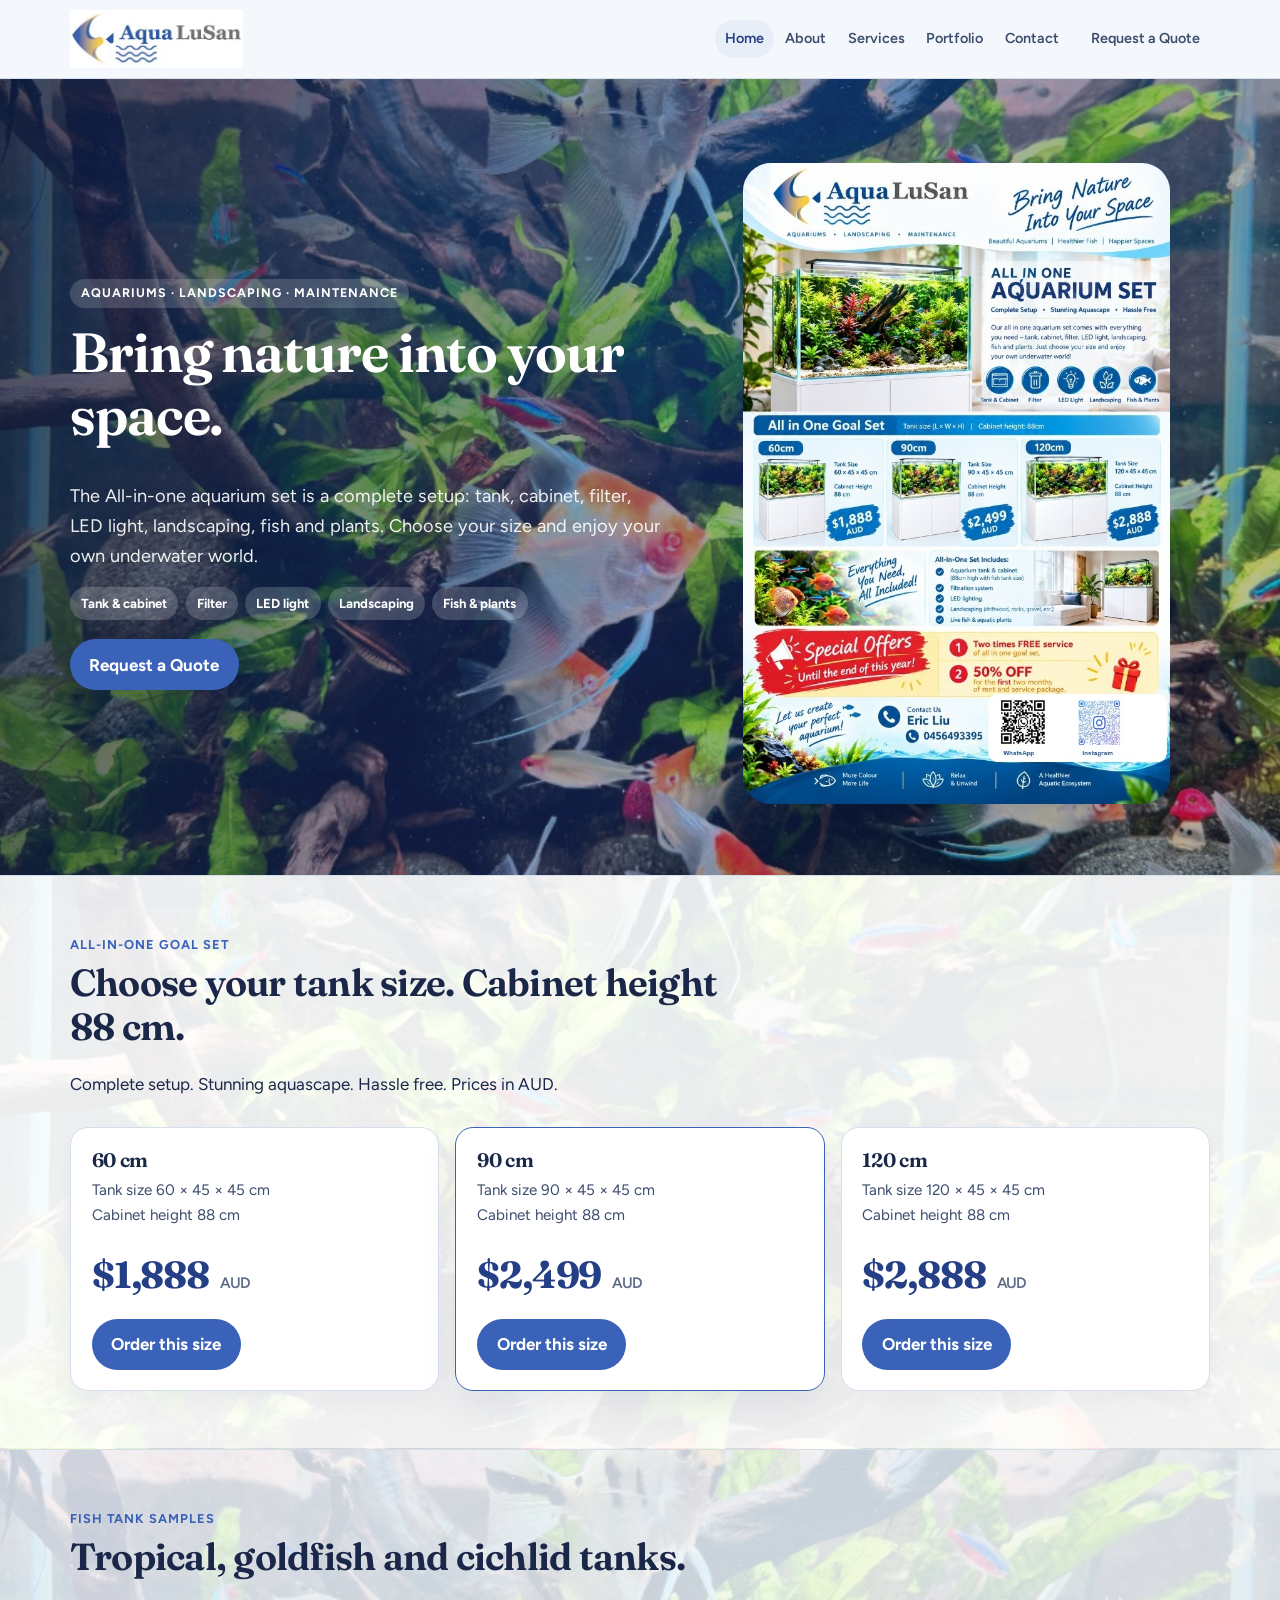
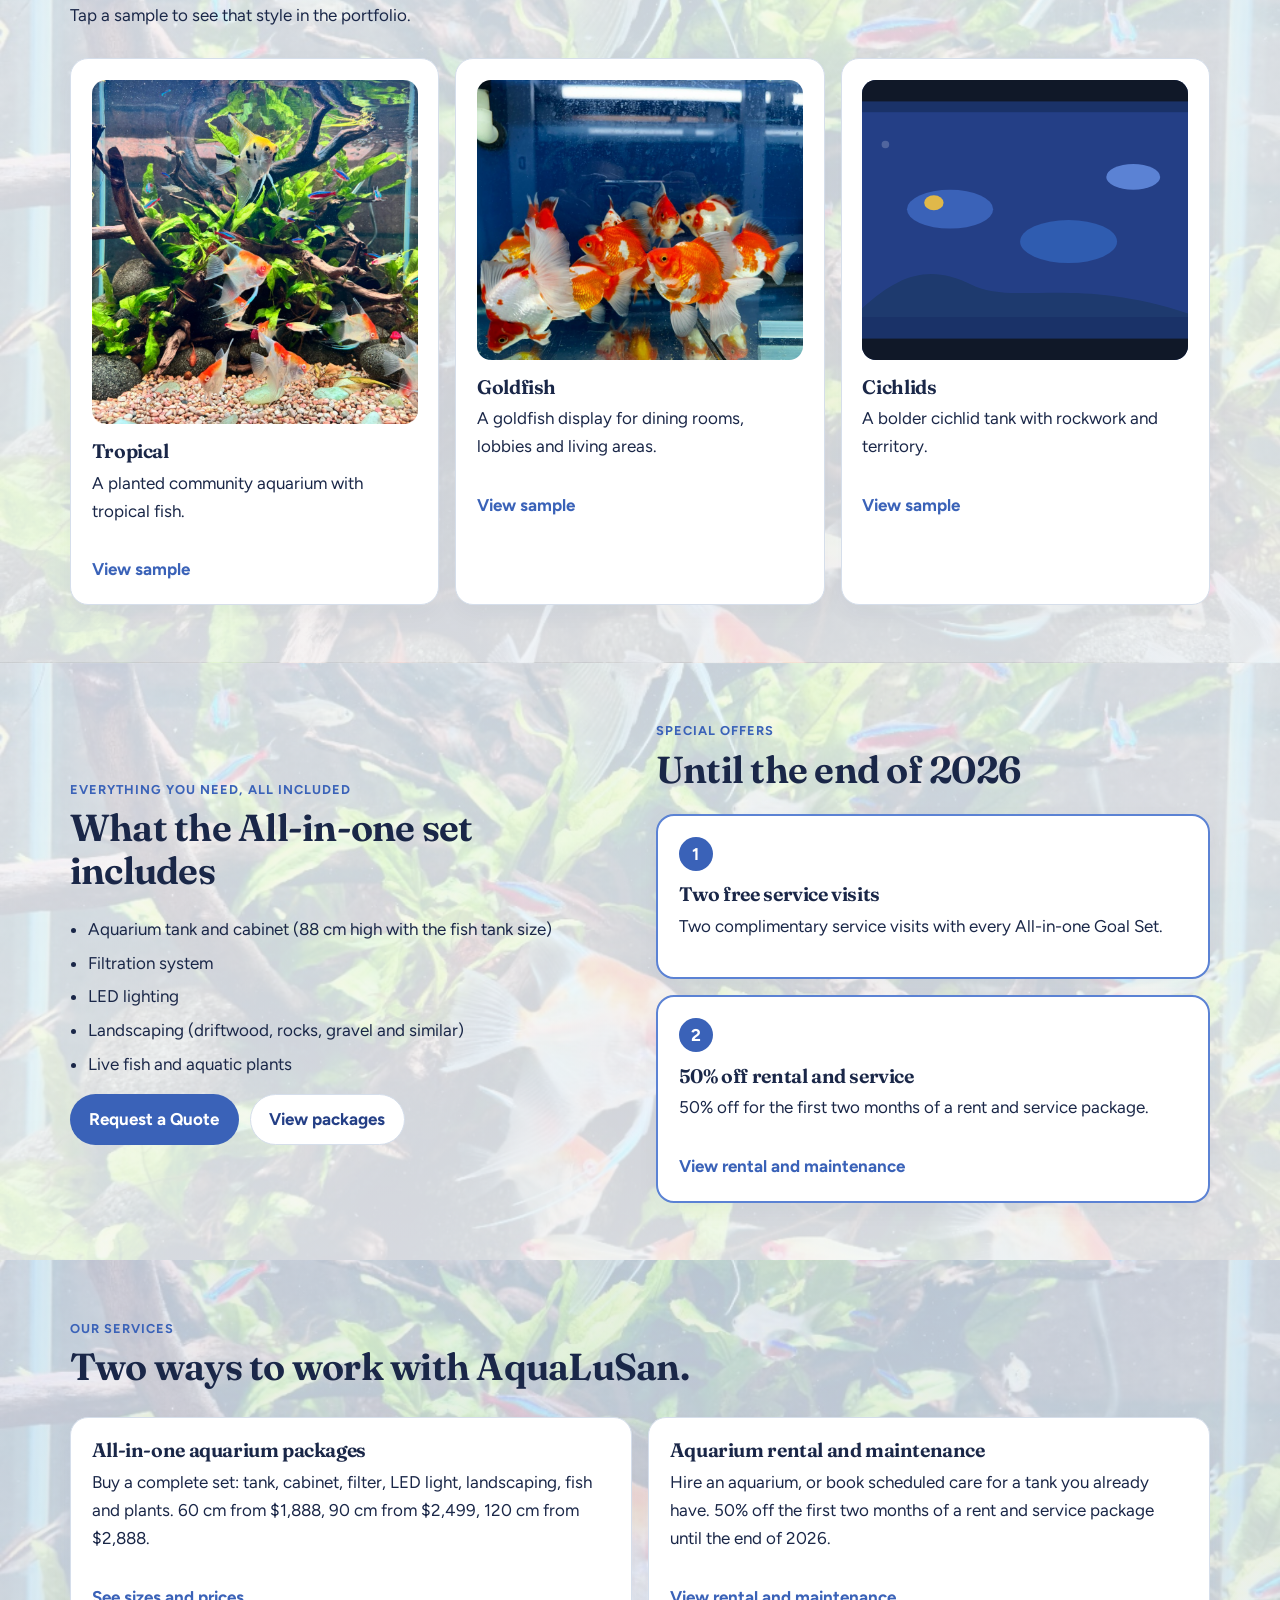
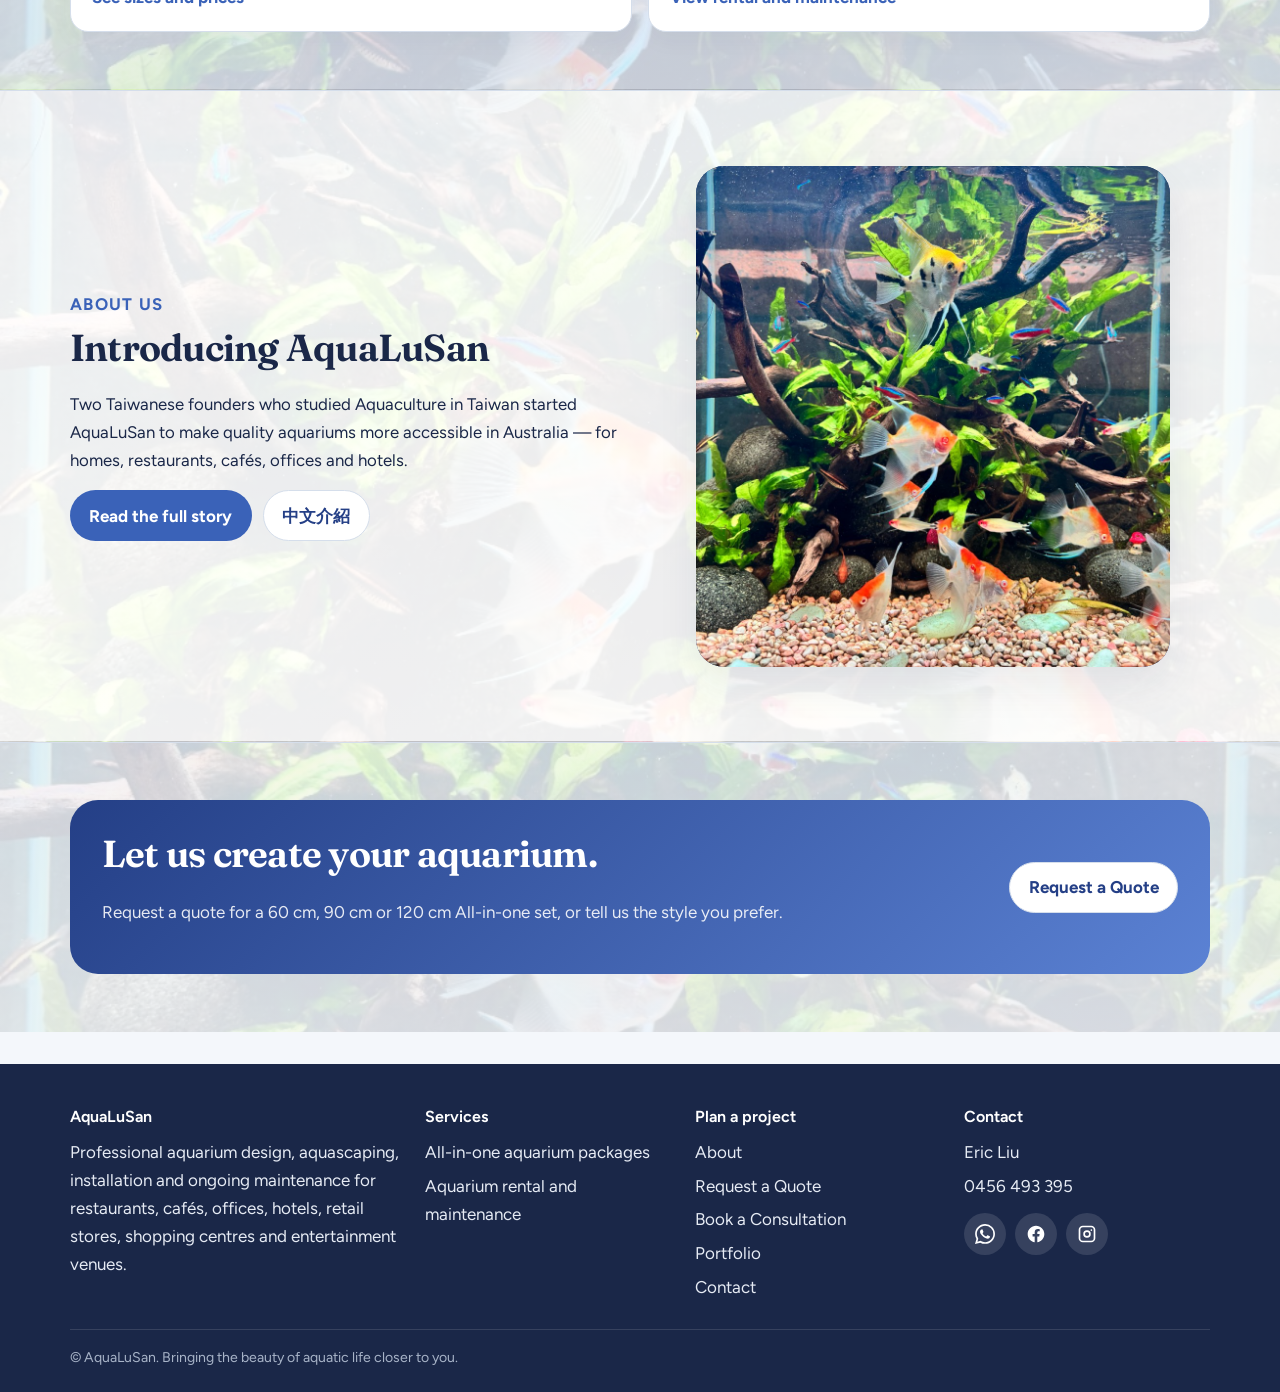
==== index.html @ 0bb76eb2 "Put Eric Liu’s WhatsApp and Instagram QR codes on the home flyer. Co-authored-by: Cursor <cursoragen" ====
<!DOCTYPE html>
<html lang="en-AU">
<head>
  <meta charset="utf-8">
  <meta name="viewport" content="width=device-width, initial-scale=1">
  <meta name="theme-color" content="#3a62b8">
  <title>AquaLuSan | All-in-one aquarium set from $1,888</title>
  <meta name="description" content="AquaLuSan all-in-one aquarium sets: 60cm $1,888, 90cm $2,499, 120cm $2,888 AUD. Includes tank, cabinet, filter, LED light, landscaping, fish and plants. Rental and maintenance also available.">
  <link rel="icon" href="images/logo-full.jpg" type="image/jpeg">
  <link rel="stylesheet" href="css/styles.css?v=home2">
  <link rel="canonical" href="https://aqualusan.com.au/">
</head>
<body data-page="home">
  <a class="skip" href="#main">Skip to content</a>
  <div id="site-header"></div>
  <main id="main">
    <section class="hero">
      <div class="wrap hero-grid">
        <div>
          <p class="eyebrow">Aquariums · Landscaping · Maintenance</p>
          <h1>Bring nature into your space.</h1>
          <p class="lede">The All-in-one aquarium set is a complete setup: tank, cabinet, filter, LED light, landscaping, fish and plants. Choose your size and enjoy your own underwater world.</p>
          <div class="pills">
            <span>Tank &amp; cabinet</span>
            <span>Filter</span>
            <span>LED light</span>
            <span>Landscaping</span>
            <span>Fish &amp; plants</span>
          </div>
          <div class="btn-row">
            <a class="btn btn-primary" href="request-a-quote.html">Request a Quote</a>
          </div>
        </div>
        <figure class="media">
          <img src="images/all-in-one-flyer.jpg?v=qr3" alt="AquaLuSan all-in-one aquarium set advertisement with sizes and prices">
        </figure>
      </div>
    </section>

    <section class="section section-white" id="prices">
      <div class="wrap">
        <div class="section-head">
          <p class="kicker">All-in-one Goal Set</p>
          <h2>Choose your tank size. Cabinet height 88 cm.</h2>
          <p>Complete setup. Stunning aquascape. Hassle free. Prices in AUD.</p>
        </div>
        <div class="grid-3">
          <article class="package">
            <h3>60 cm</h3>
            <p class="specs">Tank size 60 × 45 × 45 cm<br>Cabinet height 88 cm</p>
            <p class="price">$1,888 <span>AUD</span></p>
            <a class="btn btn-primary" href="request-a-quote.html?service=All-in-one%20aquarium%20package&amp;package=60cm%20All-in-one%20set">Order this size</a>
          </article>
          <article class="package featured">
            <h3>90 cm</h3>
            <p class="specs">Tank size 90 × 45 × 45 cm<br>Cabinet height 88 cm</p>
            <p class="price">$2,499 <span>AUD</span></p>
            <a class="btn btn-primary" href="request-a-quote.html?service=All-in-one%20aquarium%20package&amp;package=90cm%20All-in-one%20set">Order this size</a>
          </article>
          <article class="package">
            <h3>120 cm</h3>
            <p class="specs">Tank size 120 × 45 × 45 cm<br>Cabinet height 88 cm</p>
            <p class="price">$2,888 <span>AUD</span></p>
            <a class="btn btn-primary" href="request-a-quote.html?service=All-in-one%20aquarium%20package&amp;package=120cm%20All-in-one%20set">Order this size</a>
          </article>
        </div>
      </div>
    </section>

    <section class="section" id="portfolio">
      <div class="wrap">
        <div class="section-head">
          <p class="kicker">Fish tank samples</p>
          <h2>Tropical, goldfish and cichlid tanks.</h2>
          <p>Tap a sample to see that style in the portfolio.</p>
        </div>
        <div class="grid-3">
          <a class="project" href="portfolio.html#tropical">
            <figure class="media" style="min-height:180px;border-radius:14px;margin:0 0 1rem;box-shadow:none">
              <img src="images/section-bg.jpg" alt="Tropical community aquarium">
            </figure>
            <h3>Tropical</h3>
            <p>A planted community aquarium with tropical fish.</p>
            <span class="more">View sample</span>
          </a>
          <a class="project" href="portfolio.html#goldfish">
            <figure class="media" style="min-height:180px;border-radius:14px;margin:0 0 1rem;box-shadow:none">
              <img src="images/goldfish.jpg?v=2" alt="Goldfish display aquarium">
            </figure>
            <h3>Goldfish</h3>
            <p>A goldfish display for dining rooms, lobbies and living areas.</p>
            <span class="more">View sample</span>
          </a>
          <a class="project" href="portfolio.html#cichlids">
            <figure class="media" style="min-height:180px;border-radius:14px;margin:0 0 1rem;box-shadow:none">
              <img src="images/cichlids.svg" alt="Cichlid aquarium style">
            </figure>
            <h3>Cichlids</h3>
            <p>A bolder cichlid tank with rockwork and territory.</p>
            <span class="more">View sample</span>
          </a>
        </div>
      </div>
    </section>

    <section class="section">
      <div class="wrap split">
        <div>
          <p class="kicker">Everything you need, all included</p>
          <h2>What the All-in-one set includes</h2>
          <ul class="list">
            <li>Aquarium tank and cabinet (88 cm high with the fish tank size)</li>
            <li>Filtration system</li>
            <li>LED lighting</li>
            <li>Landscaping (driftwood, rocks, gravel and similar)</li>
            <li>Live fish and aquatic plants</li>
          </ul>
          <div class="btn-row">
            <a class="btn btn-primary" href="request-a-quote.html?service=All-in-one%20aquarium%20package">Request a Quote</a>
            <a class="btn btn-secondary" href="packages.html">View packages</a>
          </div>
        </div>
        <div>
          <p class="kicker">Special offers</p>
          <h2>Until the end of 2026</h2>
          <div class="grid-2" style="grid-template-columns:1fr">
            <article class="card offer">
              <div class="offer-num">1</div>
              <h3>Two free service visits</h3>
              <p>Two complimentary service visits with every All-in-one Goal Set.</p>
            </article>
            <article class="card offer">
              <div class="offer-num">2</div>
              <h3>50% off rental and service</h3>
              <p>50% off for the first two months of a rent and service package.</p>
              <a class="more" href="rental.html">View rental and maintenance</a>
            </article>
          </div>
        </div>
      </div>
    </section>

    <section class="section section-tint">
      <div class="wrap">
        <div class="section-head">
          <p class="kicker">Our services</p>
          <h2>Two ways to work with AquaLuSan.</h2>
        </div>
        <div class="grid-2">
          <article class="card">
            <h3>All-in-one aquarium packages</h3>
            <p>Buy a complete set: tank, cabinet, filter, LED light, landscaping, fish and plants. 60 cm from $1,888, 90 cm from $2,499, 120 cm from $2,888.</p>
            <a class="more" href="#prices">See sizes and prices</a>
          </article>
          <article class="card">
            <h3>Aquarium rental and maintenance</h3>
            <p>Hire an aquarium, or book scheduled care for a tank you already have. 50% off the first two months of a rent and service package until the end of 2026.</p>
            <a class="more" href="rental.html">View rental and maintenance</a>
          </article>
        </div>
      </div>
    </section>

    <section class="section section-white" id="about-us">
      <div class="wrap split">
        <div class="story">
          <p class="kicker">About us</p>
          <h2>Introducing AquaLuSan</h2>
          <p>Two Taiwanese founders who studied Aquaculture in Taiwan started AquaLuSan to make quality aquariums more accessible in Australia — for homes, restaurants, cafés, offices and hotels.</p>
          <div class="btn-row">
            <a class="btn btn-primary" href="about.html">Read the full story</a>
            <a class="btn btn-secondary" href="about.html#chinese">中文介紹</a>
          </div>
        </div>
        <figure class="media">
          <img src="images/section-bg.jpg" alt="Planted aquarium with angelfish, tetras and driftwood">
        </figure>
      </div>
    </section>

    <section class="section">
      <div class="wrap">
        <div class="cta-band">
          <div>
            <h2>Let us create your aquarium.</h2>
            <p>Request a quote for a 60 cm, 90 cm or 120 cm All-in-one set, or tell us the style you prefer.</p>
          </div>
          <div class="btn-row">
            <a class="btn btn-secondary" href="request-a-quote.html">Request a Quote</a>
          </div>
        </div>
      </div>
    </section>
  </main>
  <div id="site-footer"></div>
  <script src="js/site.js?v=home2"></script>
</body>
</html>
---- css/styles.css ----
@import url("https://fonts.googleapis.com/css2?family=Fraunces:opsz,wght@9..144,560;9..144,640;9..144,700&family=Figtree:wght@400;500;600;700&family=Noto+Sans+TC:wght@400;500;700&display=swap");

:root {
  --bg: #f4f7fb;
  --bg-2: #e8eef8;
  --white: #ffffff;
  --ink: #1a2748;
  --ink-soft: #3d4d6e;
  --muted: #5c6b88;
  --line: #d5deeb;
  --green: #3a62b8;
  --green-2: #243f86;
  --green-3: #5b82d4;
  --tint: #e8eef8;
  --tint-2: #d5e0f2;
  --sand: #eef2f8;
  --shadow: 0 18px 40px rgba(26, 39, 72, 0.08);
  --radius: 18px;
  --header-h: 78px;
  --max: 1140px;
}

* { box-sizing: border-box; }
html { scroll-behavior: smooth; }
body {
  margin: 0;
  color: var(--ink);
  background: var(--bg);
  font-family: Figtree, "Segoe UI", sans-serif;
  font-size: 17px;
  line-height: 1.65;
}
img { max-width: 100%; display: block; }
a { color: inherit; }
button, input, select, textarea { font: inherit; }
:focus-visible {
  outline: 3px solid var(--green-3);
  outline-offset: 2px;
}
h1, h2, h3, h4 {
  font-family: Fraunces, Georgia, serif;
  line-height: 1.15;
  letter-spacing: -0.02em;
  margin: 0 0 0.6em;
  font-weight: 640;
}
h1 { font-size: clamp(2.15rem, 4.6vw, 3.45rem); overflow-wrap: break-word; }
h2 { font-size: clamp(1.65rem, 3vw, 2.35rem); overflow-wrap: break-word; }
h3 { font-size: 1.22rem; }
p { margin: 0 0 1rem; }

.skip {
  position: absolute;
  left: -999px;
  top: 0;
  background: var(--green);
  color: #fff;
  padding: 0.6rem 1rem;
  z-index: 100;
}
.skip:focus { left: 0.6rem; top: 0.6rem; }

.wrap {
  width: min(calc(100% - 2rem), var(--max));
  margin-inline: auto;
}

.site-header {
  position: sticky;
  top: 0;
  z-index: 40;
  background: rgba(244, 247, 251, 0.94);
  backdrop-filter: blur(16px);
  border-bottom: 1px solid var(--line);
}
.header-inner {
  min-height: var(--header-h);
  display: flex;
  align-items: center;
  justify-content: space-between;
  gap: 1rem;
}
.logo {
  display: flex;
  align-items: center;
  text-decoration: none;
  flex: none;
}
.logo-img {
  display: block;
  height: 58px;
  width: auto;
  max-width: min(280px, 68vw);
  object-fit: contain;
}

.nav-toggle {
  display: none;
  border: 1px solid var(--line);
  background: #fff;
  border-radius: 10px;
  width: 44px;
  height: 44px;
  cursor: pointer;
}
.nav-toggle span {
  display: block;
  width: 18px;
  height: 2px;
  margin: 4px auto;
  background: var(--ink);
}

.nav {
  display: flex;
  align-items: center;
  gap: 0.1rem;
}
.nav a, .drop-toggle {
  text-decoration: none;
  padding: 0.45rem 0.62rem;
  border-radius: 999px;
  font-size: 0.9rem;
  font-weight: 600;
  color: var(--ink-soft);
  white-space: nowrap;
  background: none;
  border: 0;
  cursor: pointer;
}
.nav a:hover,
.nav a[aria-current="page"],
.drop-toggle:hover {
  background: var(--tint);
  color: var(--green-2);
}
.nav-item { position: relative; }
.dropdown {
  display: none;
  position: absolute;
  top: calc(100% + 0.35rem);
  left: 0;
  min-width: 250px;
  background: #fff;
  border: 1px solid var(--line);
  border-radius: 16px;
  padding: 0.45rem;
  box-shadow: var(--shadow);
  z-index: 20;
}
.dropdown a {
  display: block;
  border-radius: 12px;
  white-space: normal;
  padding: 0.55rem 0.7rem;
}
.nav-item:hover .dropdown,
.nav-item:focus-within .dropdown,
.nav-item.open .dropdown { display: block; }
.nav-cta {
  display: flex;
  gap: 0.45rem;
  margin-left: 0.7rem;
}

.btn {
  display: inline-flex;
  align-items: center;
  justify-content: center;
  gap: 0.4rem;
  min-height: 46px;
  padding: 0.65rem 1.15rem;
  border-radius: 999px;
  text-decoration: none;
  font-weight: 700;
  border: 1px solid transparent;
  cursor: pointer;
  transition: transform 0.15s ease, background 0.15s ease;
}
.btn:hover { transform: translateY(-1px); }
.btn-primary { background: var(--green); color: #fff; }
.btn-primary:hover { background: var(--green-2); }
.btn-secondary { background: #fff; color: var(--green-2); border-color: var(--line); }
.btn-ghost { background: var(--tint); color: var(--green-2); }
.btn-dark { background: var(--ink); color: #fff; }
.btn-whatsapp { background: #128c4b; color: #fff; }
.btn-call { background: var(--green-2); color: #fff; }
.btn-row { display: flex; flex-wrap: wrap; gap: 0.7rem; }

.hero {
  position: relative;
  padding: 4.2rem 0 3.4rem;
  color: #fff;
  isolation: isolate;
  background-color: #1a2748;
  background-image:
    linear-gradient(105deg, rgba(18, 28, 56, 0.78) 0%, rgba(36, 63, 134, 0.42) 52%, rgba(18, 28, 56, 0.28) 100%),
    url("../images/section-bg.jpg");
  background-size: cover;
  background-position: center;
}
.hero .wrap { position: relative; z-index: 1; }
.hero .eyebrow {
  background: rgba(255, 255, 255, 0.16);
  color: #fff;
}
.hero .lede { color: rgba(255, 255, 255, 0.92); }
.hero .list { color: rgba(255, 255, 255, 0.92); }
.hero .fine-print { color: rgba(255, 255, 255, 0.78); }
.hero-grid {
  display: grid;
  grid-template-columns: 1.08fr 0.92fr;
  gap: 2.4rem;
  align-items: center;
}
.eyebrow {
  display: inline-block;
  margin-bottom: 0.8rem;
  padding: 0.28rem 0.7rem;
  border-radius: 999px;
  background: var(--tint);
  color: var(--green-2);
  font-size: 0.78rem;
  font-weight: 700;
  letter-spacing: 0.08em;
  text-transform: uppercase;
}
.lede {
  font-size: 1.14rem;
  color: var(--ink-soft);
  max-width: 40rem;
}

.media {
  border-radius: 28px;
  overflow: hidden;
  min-height: 280px;
  position: relative;
  box-shadow: var(--shadow);
  background: #243f86;
}
.media img {
  width: 100%;
  height: 100%;
  min-height: 280px;
  object-fit: cover;
}
.media figcaption,
.ph-label {
  position: absolute;
  left: 1rem;
  bottom: 1rem;
  background: rgba(26, 39, 72, 0.45);
  color: #fff;
  padding: 0.32rem 0.65rem;
  border-radius: 999px;
  font-size: 0.78rem;
  font-weight: 600;
}

.section {
  padding: 3.6rem 0;
  background-color: var(--bg);
  background-image:
    linear-gradient(rgba(244, 247, 251, 0.82), rgba(244, 247, 251, 0.88)),
    url("../images/section-bg.jpg");
  background-size: cover;
  background-position: center;
}
.section-tint {
  background-image:
    linear-gradient(rgba(232, 238, 248, 0.8), rgba(232, 238, 248, 0.86)),
    url("../images/section-bg.jpg");
  background-size: cover;
  background-position: center;
}
.section-white {
  background-image:
    linear-gradient(rgba(255, 255, 255, 0.9), rgba(255, 255, 255, 0.94)),
    url("../images/section-bg.jpg");
  background-size: cover;
  background-position: center;
  border-block: 1px solid var(--line);
}
.section-head {
  max-width: 42rem;
  margin-bottom: 1.8rem;
}
.kicker {
  color: var(--green);
  font-weight: 700;
  letter-spacing: 0.08em;
  text-transform: uppercase;
  font-size: 0.8rem;
  margin-bottom: 0.4rem;
}

.grid-3, .grid-4, .grid-2 {
  display: grid;
  gap: 1rem;
}
.grid-2 { grid-template-columns: 1fr 1fr; }
.grid-3 { grid-template-columns: repeat(3, 1fr); }
.grid-4 { grid-template-columns: repeat(4, 1fr); }

.card, .audience, .step, .package, .project {
  background: #fff;
  border: 1px solid var(--line);
  border-radius: var(--radius);
  padding: 1.3rem;
  box-shadow: 0 8px 24px rgba(26, 39, 72, 0.04);
}
.card h3, .package h3, .project h3 { margin-bottom: 0.4rem; }
.price {
  font-family: Fraunces, Georgia, serif;
  font-size: clamp(1.8rem, 3vw, 2.35rem);
  color: var(--green-2);
  font-weight: 700;
  margin: 0.4rem 0 0.8rem;
  letter-spacing: -0.03em;
}
.price span {
  font-family: Figtree, sans-serif;
  font-size: 0.95rem;
  font-weight: 600;
  color: var(--muted);
  margin-left: 0.25rem;
}
.specs { color: var(--ink-soft); font-size: 0.95rem; margin-bottom: 1rem; }
.pills {
  display: flex;
  flex-wrap: wrap;
  gap: 0.45rem;
  margin: 0 0 1.2rem;
}
.pills span {
  background: var(--tint);
  color: var(--green-2);
  border-radius: 999px;
  padding: 0.35rem 0.7rem;
  font-size: 0.82rem;
  font-weight: 700;
}
.hero .pills span {
  background: rgba(255, 255, 255, 0.18);
  color: #fff;
}
.offer {
  border: 2px solid var(--green-3);
  background: #fff;
}
.offer-num {
  width: 34px;
  height: 34px;
  border-radius: 50%;
  background: var(--green);
  color: #fff;
  display: grid;
  place-items: center;
  font-weight: 700;
  margin-bottom: 0.8rem;
}
.featured {
  border-color: var(--green);
  box-shadow: var(--shadow);
}
.card a.more,
.project .more {
  display: inline-block;
  margin-top: 0.9rem;
  color: var(--green);
  font-weight: 700;
  text-decoration: none;
}
#tropical, #goldfish, #cichlids {
  scroll-margin-top: calc(var(--header-h) + 1rem);
}
.audience strong { display: block; font-size: 1.02rem; margin-bottom: 0.2rem; }

.step-num {
  width: 34px;
  height: 34px;
  border-radius: 50%;
  background: var(--tint);
  color: var(--green-2);
  display: grid;
  place-items: center;
  font-weight: 700;
  margin-bottom: 0.8rem;
}

.cta-band {
  background: linear-gradient(135deg, var(--green-2), var(--green-3));
  color: #fff;
  border-radius: 28px;
  padding: 2rem;
  display: grid;
  grid-template-columns: 1.4fr auto;
  gap: 1.5rem;
  align-items: center;
}
.cta-band p { color: rgba(255,255,255,0.88); }
.cta-band .btn-secondary { color: var(--green-2); }

.list { padding-left: 1.1rem; margin: 0 0 1rem; }
.list li { margin: 0.35rem 0; }

.story {
  max-width: 46rem;
}
.story p { font-size: 1.05rem; }
.lang-switch {
  display: flex;
  gap: 0.5rem;
  margin: 1rem 0 0;
}
.zh {
  font-family: "Noto Sans TC", "PingFang TC", "Hiragino Sans GB", sans-serif;
  line-height: 1.85;
}
.zh h2, .zh h3 {
  font-family: "Noto Sans TC", "PingFang TC", sans-serif;
  letter-spacing: 0;
}

.split {
  display: grid;
  grid-template-columns: 1fr 1fr;
  gap: 2rem;
  align-items: center;
}

.form {
  background: #fff;
  color: var(--ink);
  border: 1px solid var(--line);
  border-radius: 24px;
  padding: 1.4rem;
  box-shadow: var(--shadow);
}
.hero .form,
.hero .form legend,
.hero .form label,
.hero .form p,
.hero .form .char-count,
.hero .form .form-note {
  color: var(--ink);
}
.hero .form .form-note,
.hero .form .char-count {
  color: var(--muted);
}
.form-grid {
  display: grid;
  grid-template-columns: 1fr 1fr;
  gap: 0 1rem;
}
.form-grid .full { grid-column: 1 / -1; }
label {
  display: block;
  font-weight: 600;
  font-size: 0.92rem;
  margin: 0.85rem 0 0.35rem;
}
input, select, textarea {
  width: 100%;
  border: 1px solid var(--line);
  border-radius: 12px;
  padding: 0.75rem 0.85rem;
  background: #fff;
  color: var(--ink);
}
textarea { min-height: 130px; resize: vertical; }
.form-actions { margin-top: 1.2rem; display: flex; flex-wrap: wrap; gap: 0.7rem; }
.form-note { font-size: 0.9rem; color: var(--muted); margin-top: 0.8rem; }
fieldset {
  border: 0;
  margin: 0.4rem 0 0;
  padding: 0;
}
legend {
  font-weight: 600;
  font-size: 0.92rem;
  margin: 0.85rem 0 0.5rem;
}
.choices {
  display: flex;
  flex-wrap: wrap;
  gap: 0.55rem;
}
.choices label {
  display: inline-flex;
  align-items: center;
  gap: 0.4rem;
  margin: 0;
  padding: 0.5rem 0.85rem;
  border: 1px solid var(--line);
  border-radius: 999px;
  background: #fff;
  font-weight: 600;
  cursor: pointer;
}
.choices input {
  width: auto;
  margin: 0;
}
.char-count {
  font-size: 0.85rem;
  color: var(--muted);
  text-align: right;
  margin: 0.35rem 0 0;
}
.alert {
  display: none;
  margin-top: 1rem;
  padding: 0.9rem 1rem;
  border-radius: 12px;
  background: var(--tint);
  border: 1px solid var(--tint-2);
}
.alert.show { display: block; }

.contact-panel {
  background: var(--sand);
  color: var(--ink);
  border-radius: 24px;
  padding: 1.5rem;
}
.contact-panel a {
  color: var(--green-2);
  font-weight: 700;
}

.path {
  display: grid;
  grid-template-columns: repeat(4, 1fr);
  gap: 1rem;
}
.path article { text-align: left; }

.site-footer {
  background: var(--ink);
  color: #e6ebf4;
  padding: 2.8rem 0 1.4rem;
  margin-top: 2rem;
}
.footer-grid {
  display: grid;
  grid-template-columns: 1.35fr 1fr 1fr 1fr;
  gap: 1.5rem;
}
.site-footer a { color: #e6ebf4; text-decoration: none; }
.site-footer a:hover { color: #fff; }
.site-footer h4 {
  color: #fff;
  font-size: 1rem;
  font-family: Figtree, sans-serif;
  letter-spacing: 0;
  margin-bottom: 0.7rem;
}
.footer-links { display: grid; gap: 0.35rem; }
.legal {
  border-top: 1px solid rgba(255,255,255,0.12);
  margin-top: 1.8rem;
  padding-top: 1rem;
  color: #a8b4c8;
  font-size: 0.88rem;
}

.socials {
  display: flex;
  gap: 0.55rem;
  margin-top: 0.85rem;
}
.socials a {
  width: 42px;
  height: 42px;
  border-radius: 50%;
  display: grid;
  place-items: center;
  background: rgba(255, 255, 255, 0.12);
  color: #fff;
}
.socials a:hover { background: rgba(255, 255, 255, 0.22); }
.socials svg {
  width: 20px;
  height: 20px;
  fill: currentColor;
  display: block;
}
.contact-panel .socials a {
  background: var(--tint);
  color: var(--green-2);
}
.contact-panel .socials a:hover { background: var(--tint-2); }
a.project {
  text-decoration: none;
  color: inherit;
  display: block;
  transition: transform 0.15s ease, border-color 0.15s ease;
}
a.project:hover {
  transform: translateY(-2px);
  border-color: var(--green);
}

.mobile-cta { display: none; }
.fine-print { color: var(--muted); font-size: 0.92rem; }

@media (max-width: 980px) {
  .nav-toggle { display: inline-block; }
  .header-inner { flex-wrap: wrap; }
  .nav {
    display: none;
    width: 100%;
    flex-direction: column;
    align-items: stretch;
    padding-bottom: 1rem;
  }
  .nav.open { display: flex; }
  .nav-item { width: 100%; }
  .dropdown {
    position: static;
    display: none;
    box-shadow: none;
    border: 0;
    padding: 0 0 0 0.4rem;
    min-width: 0;
  }
  .nav-item.open .dropdown { display: block; }
  .nav-cta { margin: 0.5rem 0 0; flex-wrap: wrap; }
  .hero-grid, .grid-2, .grid-3, .split, .cta-band, .footer-grid, .path, .form-grid {
    grid-template-columns: 1fr;
  }
  .grid-4 { grid-template-columns: 1fr 1fr; }
}

@media (max-width: 720px) {
  .grid-4 { grid-template-columns: 1fr; }
  .mobile-cta {
    display: grid;
    grid-template-columns: 1fr;
    gap: 0.5rem;
    position: sticky;
    bottom: 0;
    z-index: 30;
    padding: 0.7rem 0.8rem calc(0.7rem + env(safe-area-inset-bottom));
    background: rgba(244, 247, 251, 0.97);
    border-top: 1px solid var(--line);
  }
  .mobile-cta .btn { width: 100%; min-height: 44px; font-size: 0.9rem; }
}
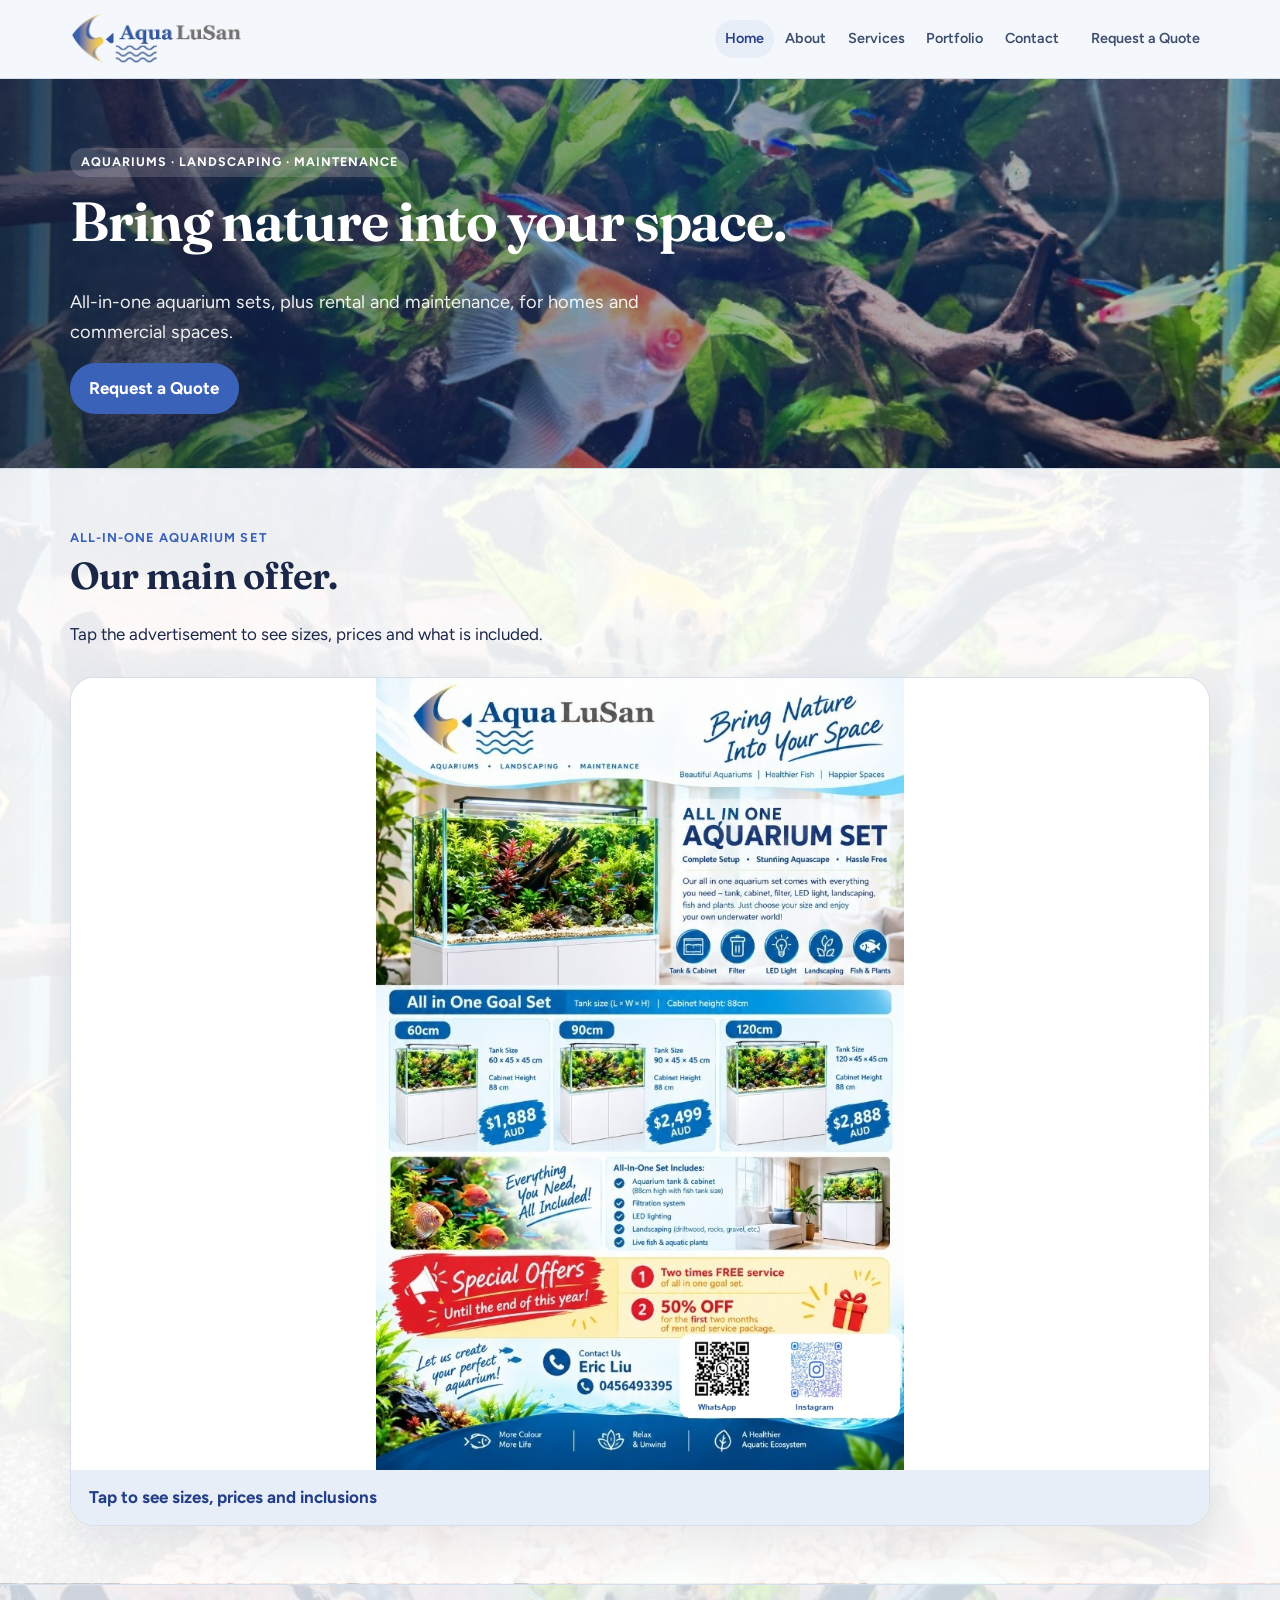
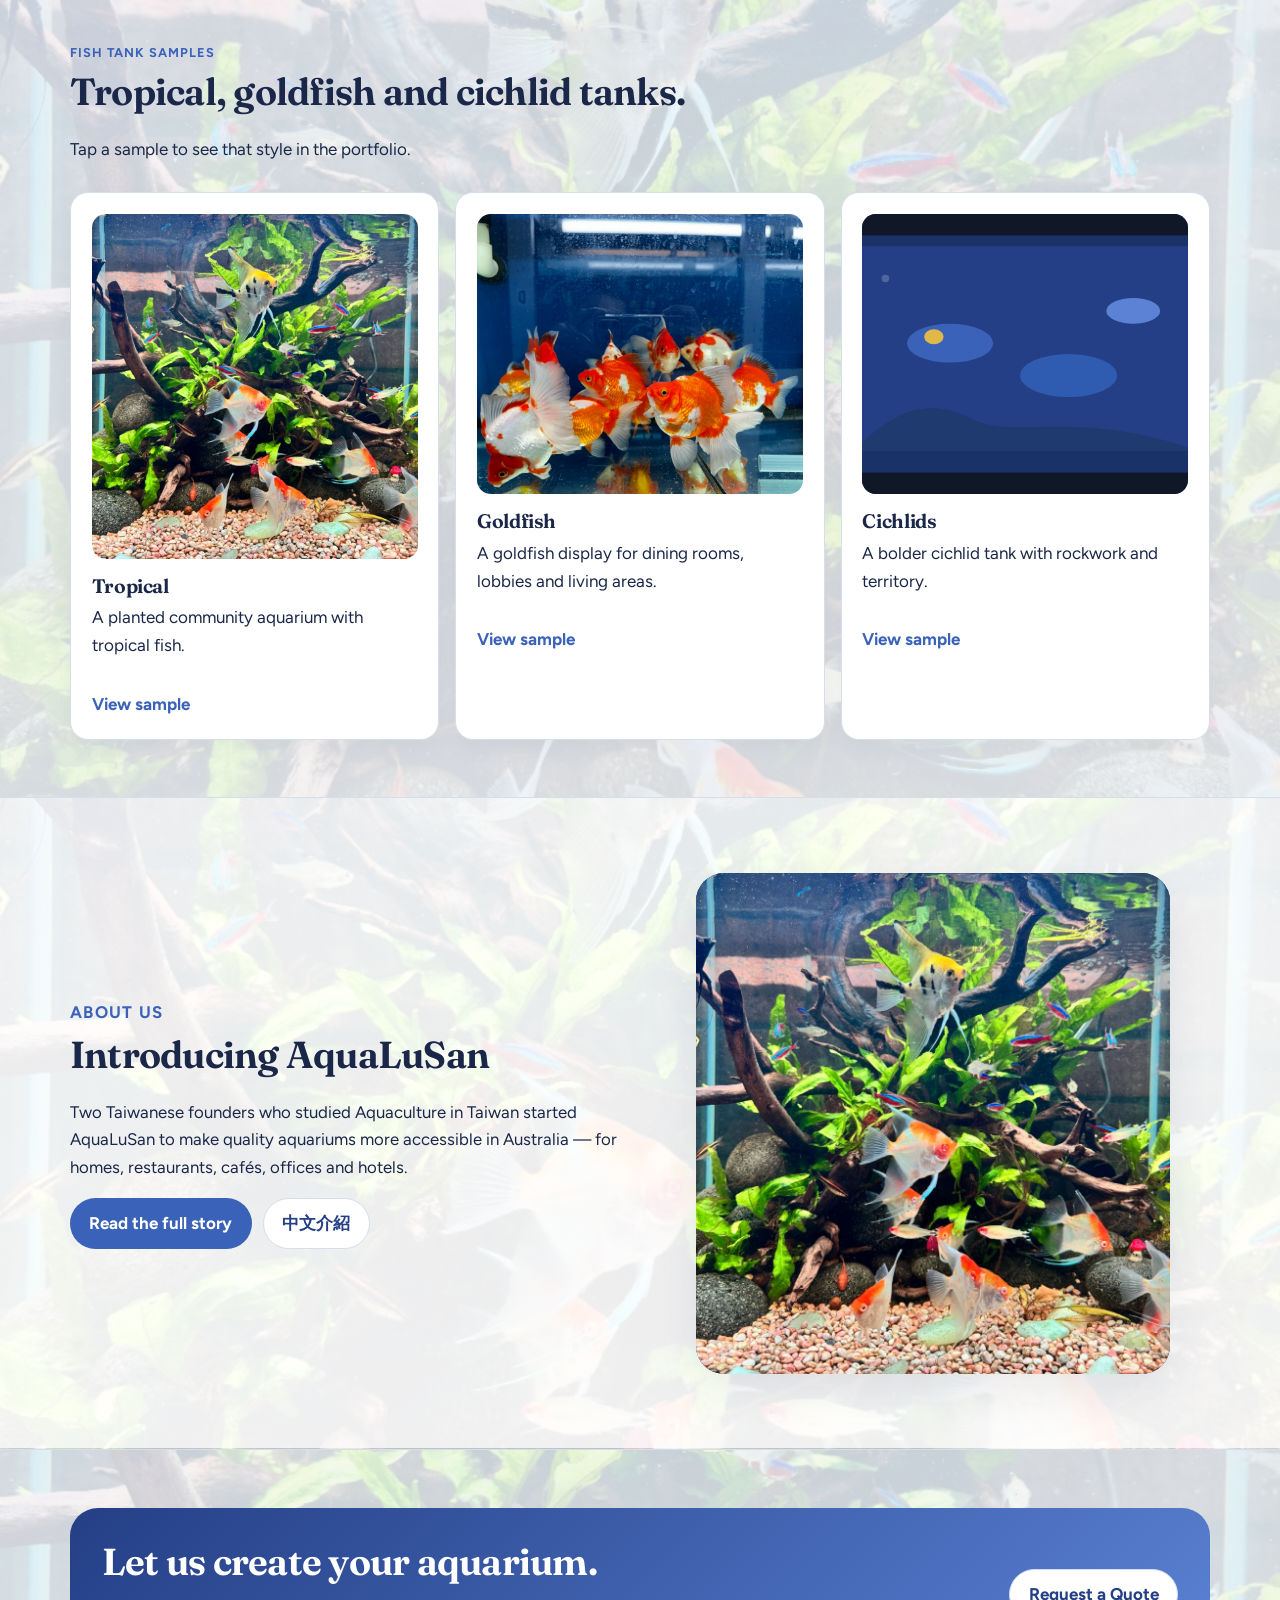
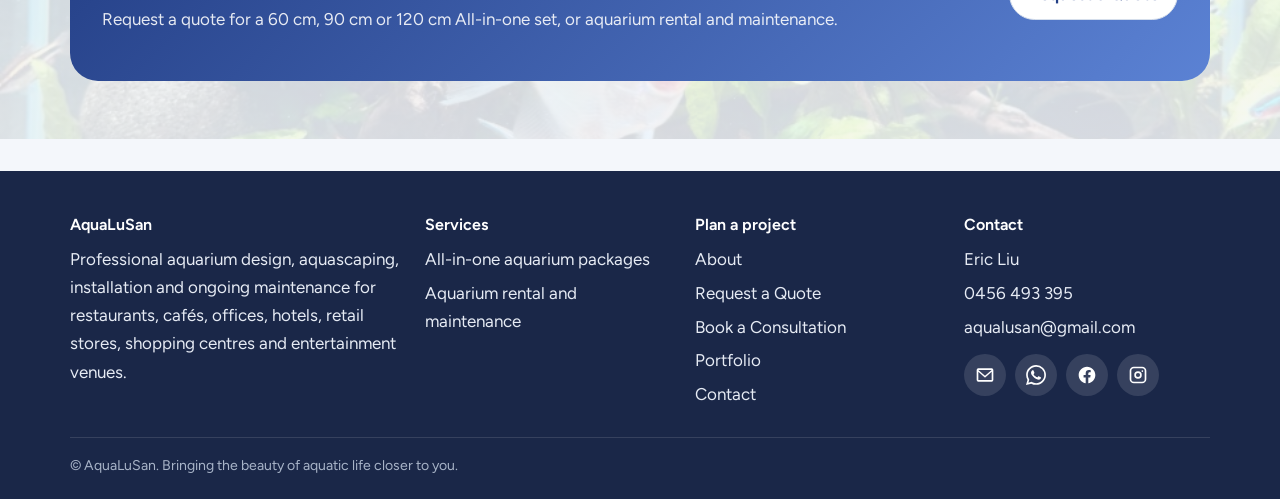
==== commit de7be7ef: "Make the home flyer expandable, use a transparent logo, and add an email contact icon. Co-authored-b" ====
--- a/index.html
+++ b/index.html
@@ -6,8 +6,8 @@
   <meta name="theme-color" content="#3a62b8">
   <title>AquaLuSan | All-in-one aquarium set from $1,888</title>
   <meta name="description" content="AquaLuSan all-in-one aquarium sets: 60cm $1,888, 90cm $2,499, 120cm $2,888 AUD. Includes tank, cabinet, filter, LED light, landscaping, fish and plants. Rental and maintenance also available.">
-  <link rel="icon" href="images/logo-full.jpg" type="image/jpeg">
-  <link rel="stylesheet" href="css/styles.css?v=home2">
+  <link rel="icon" href="images/logo.png" type="image/png">
+  <link rel="stylesheet" href="css/styles.css?v=home3">
   <link rel="canonical" href="https://aqualusan.com.au/">
 </head>
 <body data-page="home">
@@ -15,54 +15,97 @@
   <div id="site-header"></div>
   <main id="main">
     <section class="hero">
-      <div class="wrap hero-grid">
-        <div>
-          <p class="eyebrow">Aquariums · Landscaping · Maintenance</p>
-          <h1>Bring nature into your space.</h1>
-          <p class="lede">The All-in-one aquarium set is a complete setup: tank, cabinet, filter, LED light, landscaping, fish and plants. Choose your size and enjoy your own underwater world.</p>
-          <div class="pills">
-            <span>Tank &amp; cabinet</span>
-            <span>Filter</span>
-            <span>LED light</span>
-            <span>Landscaping</span>
-            <span>Fish &amp; plants</span>
-          </div>
-          <div class="btn-row">
-            <a class="btn btn-primary" href="request-a-quote.html">Request a Quote</a>
-          </div>
+      <div class="wrap">
+        <p class="eyebrow">Aquariums · Landscaping · Maintenance</p>
+        <h1>Bring nature into your space.</h1>
+        <p class="lede">All-in-one aquarium sets, plus rental and maintenance, for homes and commercial spaces.</p>
+        <div class="btn-row">
+          <a class="btn btn-primary" href="request-a-quote.html">Request a Quote</a>
         </div>
-        <figure class="media">
-          <img src="images/all-in-one-flyer.jpg?v=qr3" alt="AquaLuSan all-in-one aquarium set advertisement with sizes and prices">
-        </figure>
       </div>
     </section>
 
-    <section class="section section-white" id="prices">
+    <section class="section section-white" id="ad">
       <div class="wrap">
         <div class="section-head">
-          <p class="kicker">All-in-one Goal Set</p>
-          <h2>Choose your tank size. Cabinet height 88 cm.</h2>
-          <p>Complete setup. Stunning aquascape. Hassle free. Prices in AUD.</p>
+          <p class="kicker">All-in-one aquarium set</p>
+          <h2>Our main offer.</h2>
+          <p>Tap the advertisement to see sizes, prices and what is included.</p>
         </div>
-        <div class="grid-3">
-          <article class="package">
-            <h3>60 cm</h3>
-            <p class="specs">Tank size 60 × 45 × 45 cm<br>Cabinet height 88 cm</p>
-            <p class="price">$1,888 <span>AUD</span></p>
-            <a class="btn btn-primary" href="request-a-quote.html?service=All-in-one%20aquarium%20package&amp;package=60cm%20All-in-one%20set">Order this size</a>
-          </article>
-          <article class="package featured">
-            <h3>90 cm</h3>
-            <p class="specs">Tank size 90 × 45 × 45 cm<br>Cabinet height 88 cm</p>
-            <p class="price">$2,499 <span>AUD</span></p>
-            <a class="btn btn-primary" href="request-a-quote.html?service=All-in-one%20aquarium%20package&amp;package=90cm%20All-in-one%20set">Order this size</a>
-          </article>
-          <article class="package">
-            <h3>120 cm</h3>
-            <p class="specs">Tank size 120 × 45 × 45 cm<br>Cabinet height 88 cm</p>
-            <p class="price">$2,888 <span>AUD</span></p>
-            <a class="btn btn-primary" href="request-a-quote.html?service=All-in-one%20aquarium%20package&amp;package=120cm%20All-in-one%20set">Order this size</a>
-          </article>
+        <button class="ad-trigger" type="button" aria-expanded="false" aria-controls="ad-details">
+          <img src="images/all-in-one-flyer.jpg?v=qr3" alt="AquaLuSan all-in-one aquarium set advertisement">
+          <span class="ad-hint">Tap to see sizes, prices and inclusions</span>
+        </button>
+        <div id="ad-details" class="ad-details" hidden>
+          <div class="section-head">
+            <p class="kicker">All-in-one Goal Set</p>
+            <h3>Choose your tank size. Cabinet height 88 cm.</h3>
+            <p>Complete setup. Stunning aquascape. Hassle free. Prices in AUD.</p>
+          </div>
+          <div class="grid-3">
+            <article class="package">
+              <h3>60 cm</h3>
+              <p class="specs">Tank size 60 × 45 × 45 cm<br>Cabinet height 88 cm</p>
+              <p class="price">$1,888 <span>AUD</span></p>
+              <ul class="list">
+                <li>Aquarium tank and cabinet</li>
+                <li>Filtration system and LED lighting</li>
+                <li>Landscaping, live fish and aquatic plants</li>
+                <li>Two complimentary service visits until the end of 2026</li>
+              </ul>
+              <a class="btn btn-primary" href="request-a-quote.html?service=All-in-one%20aquarium%20package&amp;package=60cm%20All-in-one%20set">Request a Quote</a>
+            </article>
+            <article class="package featured">
+              <h3>90 cm</h3>
+              <p class="specs">Tank size 90 × 45 × 45 cm<br>Cabinet height 88 cm</p>
+              <p class="price">$2,499 <span>AUD</span></p>
+              <ul class="list">
+                <li>Aquarium tank and cabinet</li>
+                <li>Filtration system and LED lighting</li>
+                <li>Landscaping, live fish and aquatic plants</li>
+                <li>Two complimentary service visits until the end of 2026</li>
+              </ul>
+              <a class="btn btn-primary" href="request-a-quote.html?service=All-in-one%20aquarium%20package&amp;package=90cm%20All-in-one%20set">Request a Quote</a>
+            </article>
+            <article class="package">
+              <h3>120 cm</h3>
+              <p class="specs">Tank size 120 × 45 × 45 cm<br>Cabinet height 88 cm</p>
+              <p class="price">$2,888 <span>AUD</span></p>
+              <ul class="list">
+                <li>Aquarium tank and cabinet</li>
+                <li>Filtration system and LED lighting</li>
+                <li>Landscaping, live fish and aquatic plants</li>
+                <li>Two complimentary service visits until the end of 2026</li>
+              </ul>
+              <a class="btn btn-primary" href="request-a-quote.html?service=All-in-one%20aquarium%20package&amp;package=120cm%20All-in-one%20set">Request a Quote</a>
+            </article>
+          </div>
+          <div class="split" style="margin-top:1.6rem">
+            <div>
+              <h3>What the set includes</h3>
+              <ul class="list">
+                <li>Aquarium tank and cabinet (88 cm high with the fish tank size)</li>
+                <li>Filtration system</li>
+                <li>LED lighting</li>
+                <li>Landscaping (driftwood, rocks, gravel and similar)</li>
+                <li>Live fish and aquatic plants</li>
+              </ul>
+            </div>
+            <div>
+              <h3>Special offers until the end of 2026</h3>
+              <article class="card offer">
+                <div class="offer-num">1</div>
+                <h3>Two free service visits</h3>
+                <p>Two complimentary service visits with every All-in-one Goal Set.</p>
+              </article>
+              <article class="card offer" style="margin-top:0.8rem">
+                <div class="offer-num">2</div>
+                <h3>50% off rental and service</h3>
+                <p>50% off for the first two months of a rent and service package.</p>
+                <a class="more" href="rental.html">View rental and maintenance</a>
+              </article>
+            </div>
+          </div>
         </div>
       </div>
     </section>
@@ -103,64 +146,6 @@
       </div>
     </section>
 
-    <section class="section">
-      <div class="wrap split">
-        <div>
-          <p class="kicker">Everything you need, all included</p>
-          <h2>What the All-in-one set includes</h2>
-          <ul class="list">
-            <li>Aquarium tank and cabinet (88 cm high with the fish tank size)</li>
-            <li>Filtration system</li>
-            <li>LED lighting</li>
-            <li>Landscaping (driftwood, rocks, gravel and similar)</li>
-            <li>Live fish and aquatic plants</li>
-          </ul>
-          <div class="btn-row">
-            <a class="btn btn-primary" href="request-a-quote.html?service=All-in-one%20aquarium%20package">Request a Quote</a>
-            <a class="btn btn-secondary" href="packages.html">View packages</a>
-          </div>
-        </div>
-        <div>
-          <p class="kicker">Special offers</p>
-          <h2>Until the end of 2026</h2>
-          <div class="grid-2" style="grid-template-columns:1fr">
-            <article class="card offer">
-              <div class="offer-num">1</div>
-              <h3>Two free service visits</h3>
-              <p>Two complimentary service visits with every All-in-one Goal Set.</p>
-            </article>
-            <article class="card offer">
-              <div class="offer-num">2</div>
-              <h3>50% off rental and service</h3>
-              <p>50% off for the first two months of a rent and service package.</p>
-              <a class="more" href="rental.html">View rental and maintenance</a>
-            </article>
-          </div>
-        </div>
-      </div>
-    </section>
-
-    <section class="section section-tint">
-      <div class="wrap">
-        <div class="section-head">
-          <p class="kicker">Our services</p>
-          <h2>Two ways to work with AquaLuSan.</h2>
-        </div>
-        <div class="grid-2">
-          <article class="card">
-            <h3>All-in-one aquarium packages</h3>
-            <p>Buy a complete set: tank, cabinet, filter, LED light, landscaping, fish and plants. 60 cm from $1,888, 90 cm from $2,499, 120 cm from $2,888.</p>
-            <a class="more" href="#prices">See sizes and prices</a>
-          </article>
-          <article class="card">
-            <h3>Aquarium rental and maintenance</h3>
-            <p>Hire an aquarium, or book scheduled care for a tank you already have. 50% off the first two months of a rent and service package until the end of 2026.</p>
-            <a class="more" href="rental.html">View rental and maintenance</a>
-          </article>
-        </div>
-      </div>
-    </section>
-
     <section class="section section-white" id="about-us">
       <div class="wrap split">
         <div class="story">
@@ -183,7 +168,7 @@
         <div class="cta-band">
           <div>
             <h2>Let us create your aquarium.</h2>
-            <p>Request a quote for a 60 cm, 90 cm or 120 cm All-in-one set, or tell us the style you prefer.</p>
+            <p>Request a quote for a 60 cm, 90 cm or 120 cm All-in-one set, or aquarium rental and maintenance.</p>
           </div>
           <div class="btn-row">
             <a class="btn btn-secondary" href="request-a-quote.html">Request a Quote</a>
@@ -193,6 +178,6 @@
     </section>
   </main>
   <div id="site-footer"></div>
-  <script src="js/site.js?v=home2"></script>
+  <script src="js/site.js?v=home4"></script>
 </body>
 </html>
--- a/css/styles.css
+++ b/css/styles.css
@@ -92,6 +92,41 @@
   width: auto;
   max-width: min(280px, 68vw);
   object-fit: contain;
+  background: transparent;
+}
+.ad-trigger {
+  display: block;
+  width: 100%;
+  padding: 0;
+  border: 1px solid var(--line);
+  border-radius: 24px;
+  overflow: hidden;
+  background: #fff;
+  cursor: pointer;
+  box-shadow: var(--shadow);
+  text-align: left;
+}
+.ad-trigger img {
+  width: 100%;
+  height: auto;
+  max-height: min(88vh, 920px);
+  object-fit: contain;
+  background: #fff;
+}
+.ad-hint {
+  display: block;
+  padding: 0.85rem 1.1rem;
+  font-weight: 700;
+  color: var(--green-2);
+  background: var(--tint);
+}
+.ad-trigger[aria-expanded="true"] .ad-hint {
+  background: var(--green);
+  color: #fff;
+}
+.ad-details {
+  margin-top: 1.6rem;
+  scroll-margin-top: calc(var(--header-h) + 1rem);
 }
 
 .nav-toggle {
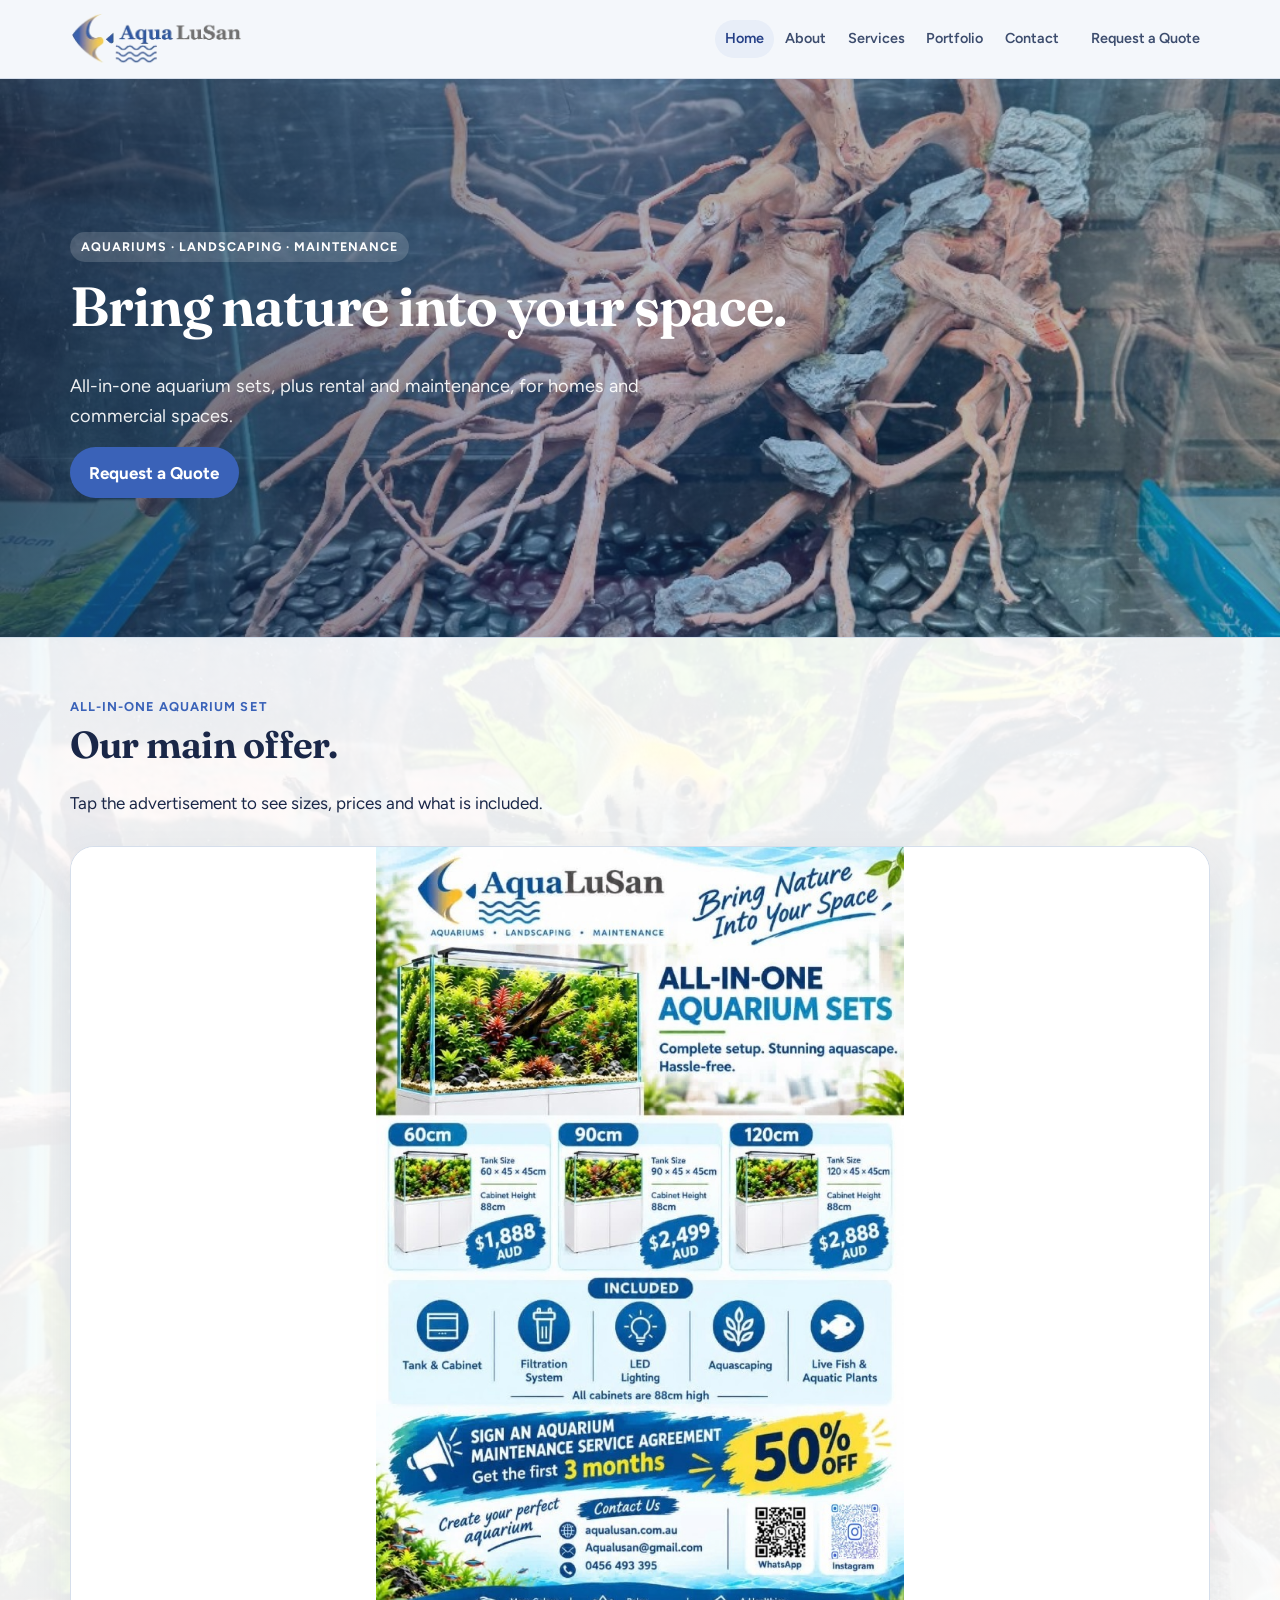
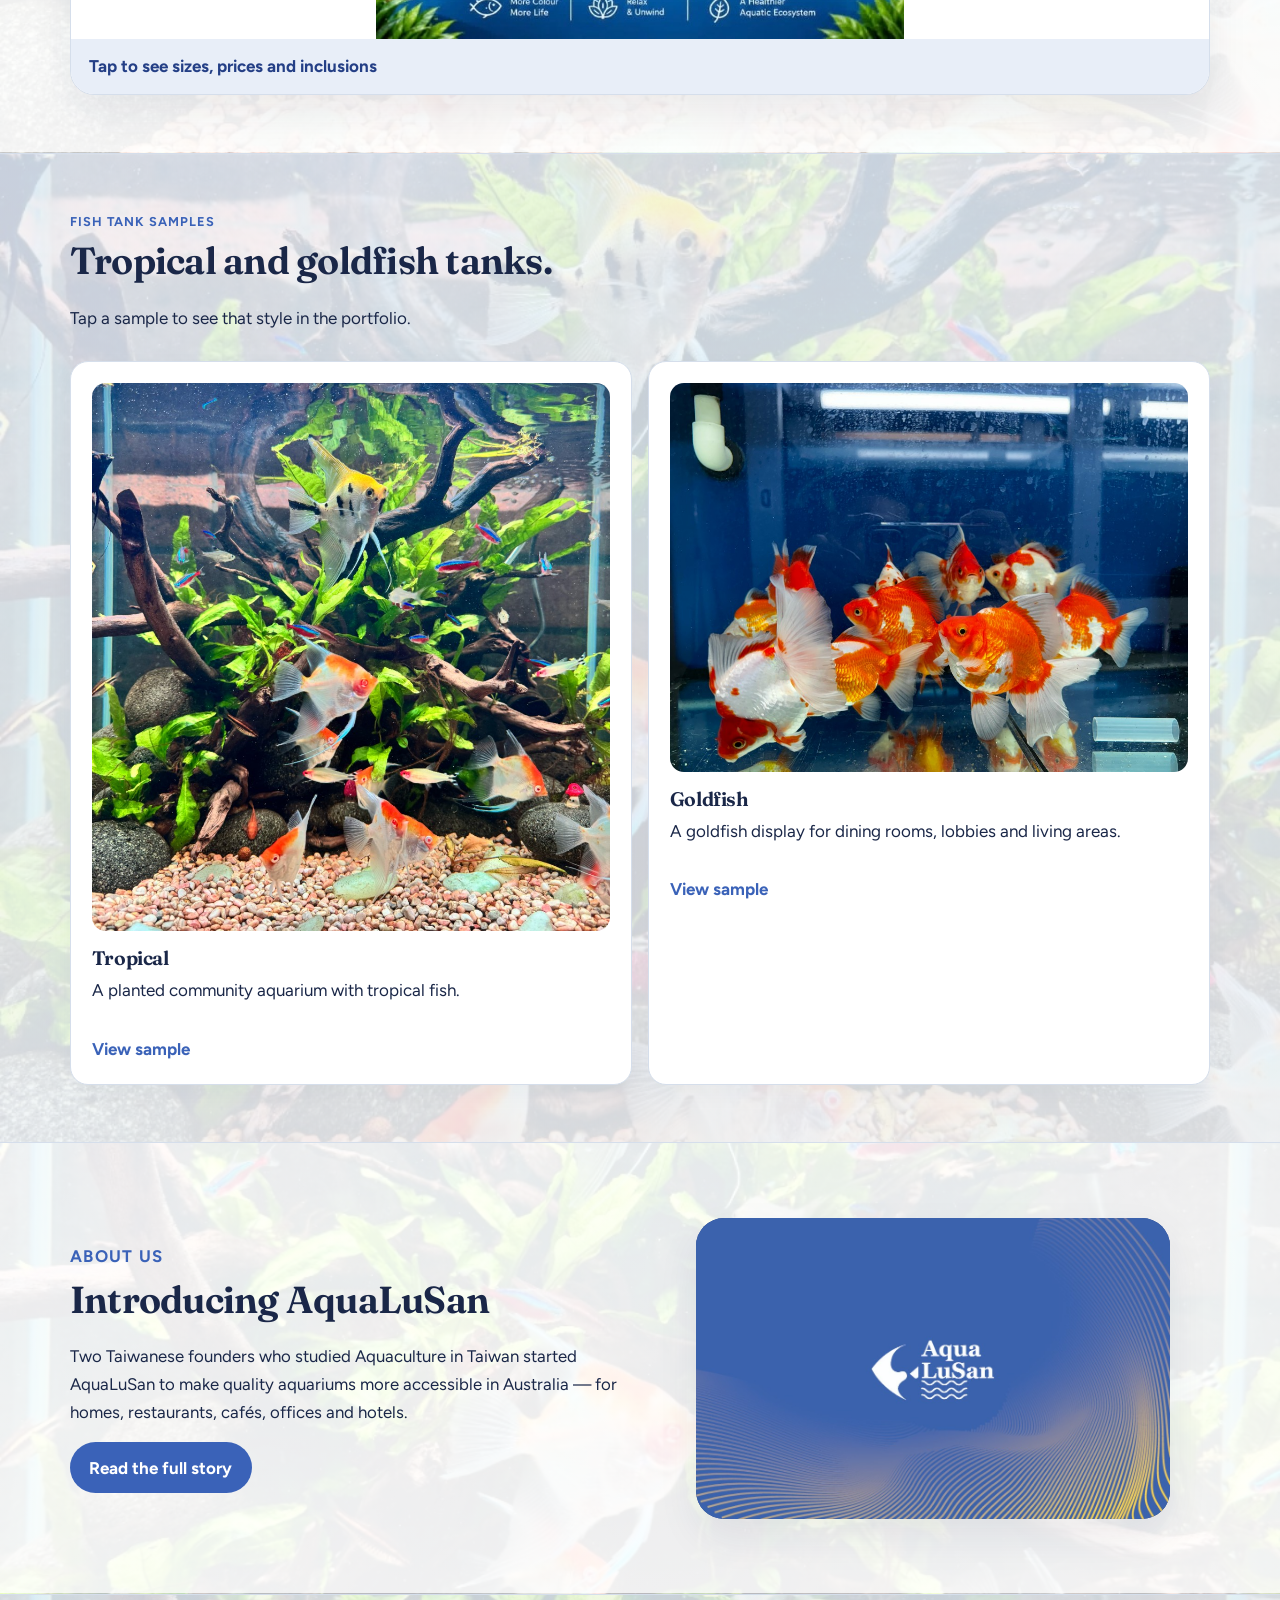
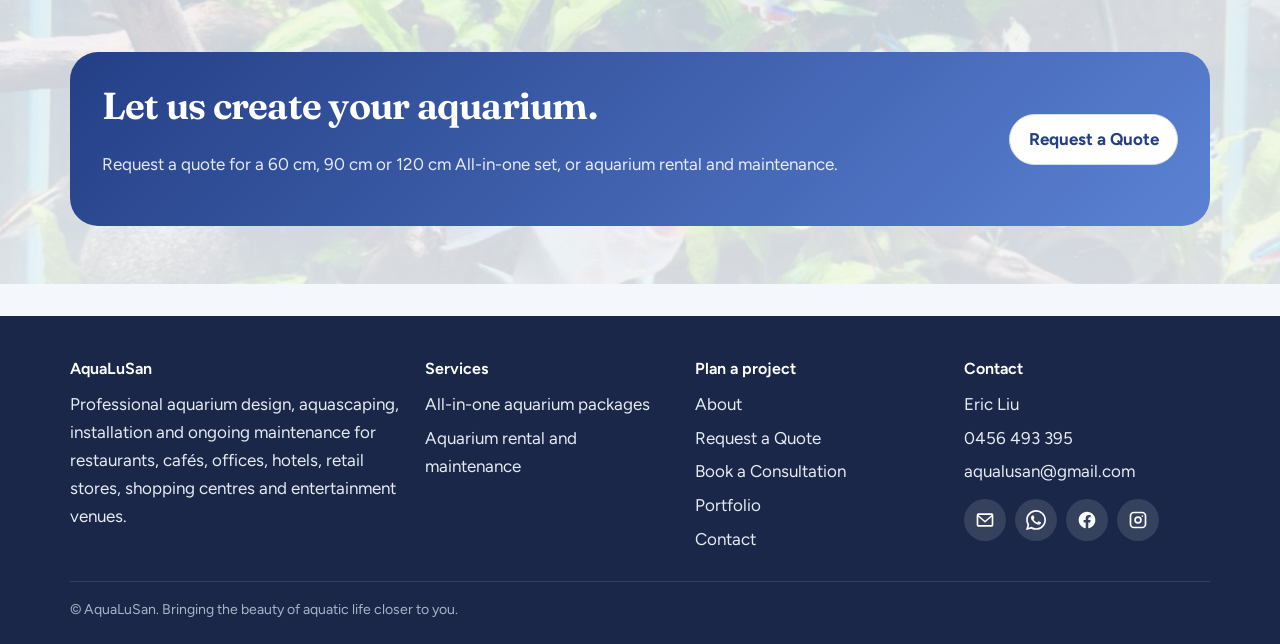
==== commit 29c35231: "Publish the new flyer, home tank hero, brand photo and updated offers. Co-authored-by: Cursor <curso" ====
--- a/index.html
+++ b/index.html
@@ -7,14 +7,14 @@
   <title>AquaLuSan | All-in-one aquarium set from $1,888</title>
   <meta name="description" content="AquaLuSan all-in-one aquarium sets: 60cm $1,888, 90cm $2,499, 120cm $2,888 AUD. Includes tank, cabinet, filter, LED light, landscaping, fish and plants. Rental and maintenance also available.">
   <link rel="icon" href="images/logo.png" type="image/png">
-  <link rel="stylesheet" href="css/styles.css?v=home3">
+  <link rel="stylesheet" href="css/styles.css?v=home9">
   <link rel="canonical" href="https://aqualusan.com.au/">
 </head>
 <body data-page="home">
   <a class="skip" href="#main">Skip to content</a>
   <div id="site-header"></div>
   <main id="main">
-    <section class="hero">
+    <section class="hero hero-home">
       <div class="wrap">
         <p class="eyebrow">Aquariums · Landscaping · Maintenance</p>
         <h1>Bring nature into your space.</h1>
@@ -33,7 +33,7 @@
           <p>Tap the advertisement to see sizes, prices and what is included.</p>
         </div>
         <button class="ad-trigger" type="button" aria-expanded="false" aria-controls="ad-details">
-          <img src="images/all-in-one-flyer.jpg?v=qr3" alt="AquaLuSan all-in-one aquarium set advertisement">
+          <img src="images/all-in-one-flyer.jpg?v=ad3" alt="AquaLuSan all-in-one aquarium set advertisement">
           <span class="ad-hint">Tap to see sizes, prices and inclusions</span>
         </button>
         <div id="ad-details" class="ad-details" hidden>
@@ -50,8 +50,7 @@
               <ul class="list">
                 <li>Aquarium tank and cabinet</li>
                 <li>Filtration system and LED lighting</li>
-                <li>Landscaping, live fish and aquatic plants</li>
-                <li>Two complimentary service visits until the end of 2026</li>
+                <li>Aquascaping, live fish and aquatic plants</li>
               </ul>
               <a class="btn btn-primary" href="request-a-quote.html?service=All-in-one%20aquarium%20package&amp;package=60cm%20All-in-one%20set">Request a Quote</a>
             </article>
@@ -62,8 +61,7 @@
               <ul class="list">
                 <li>Aquarium tank and cabinet</li>
                 <li>Filtration system and LED lighting</li>
-                <li>Landscaping, live fish and aquatic plants</li>
-                <li>Two complimentary service visits until the end of 2026</li>
+                <li>Aquascaping, live fish and aquatic plants</li>
               </ul>
               <a class="btn btn-primary" href="request-a-quote.html?service=All-in-one%20aquarium%20package&amp;package=90cm%20All-in-one%20set">Request a Quote</a>
             </article>
@@ -74,8 +72,7 @@
               <ul class="list">
                 <li>Aquarium tank and cabinet</li>
                 <li>Filtration system and LED lighting</li>
-                <li>Landscaping, live fish and aquatic plants</li>
-                <li>Two complimentary service visits until the end of 2026</li>
+                <li>Aquascaping, live fish and aquatic plants</li>
               </ul>
               <a class="btn btn-primary" href="request-a-quote.html?service=All-in-one%20aquarium%20package&amp;package=120cm%20All-in-one%20set">Request a Quote</a>
             </article>
@@ -87,21 +84,16 @@
                 <li>Aquarium tank and cabinet (88 cm high with the fish tank size)</li>
                 <li>Filtration system</li>
                 <li>LED lighting</li>
-                <li>Landscaping (driftwood, rocks, gravel and similar)</li>
+                <li>Aquascaping</li>
                 <li>Live fish and aquatic plants</li>
               </ul>
+              <p class="fine-print">All cabinets are 88 cm high.</p>
             </div>
             <div>
-              <h3>Special offers until the end of 2026</h3>
+              <h3>Special offer</h3>
               <article class="card offer">
-                <div class="offer-num">1</div>
-                <h3>Two free service visits</h3>
-                <p>Two complimentary service visits with every All-in-one Goal Set.</p>
-              </article>
-              <article class="card offer" style="margin-top:0.8rem">
-                <div class="offer-num">2</div>
-                <h3>50% off rental and service</h3>
-                <p>50% off for the first two months of a rent and service package.</p>
+                <h3>50% off the first 3 months</h3>
+                <p>Sign an aquarium maintenance service agreement and get the first 3 months 50% off.</p>
                 <a class="more" href="rental.html">View rental and maintenance</a>
               </article>
             </div>
@@ -114,10 +106,10 @@
       <div class="wrap">
         <div class="section-head">
           <p class="kicker">Fish tank samples</p>
-          <h2>Tropical, goldfish and cichlid tanks.</h2>
+          <h2>Tropical and goldfish tanks.</h2>
           <p>Tap a sample to see that style in the portfolio.</p>
         </div>
-        <div class="grid-3">
+        <div class="grid-2">
           <a class="project" href="portfolio.html#tropical">
             <figure class="media" style="min-height:180px;border-radius:14px;margin:0 0 1rem;box-shadow:none">
               <img src="images/section-bg.jpg" alt="Tropical community aquarium">
@@ -134,7 +126,7 @@
             <p>A goldfish display for dining rooms, lobbies and living areas.</p>
             <span class="more">View sample</span>
           </a>
-          <a class="project" href="portfolio.html#cichlids">
+          <a class="project" href="portfolio.html#cichlids" hidden>
             <figure class="media" style="min-height:180px;border-radius:14px;margin:0 0 1rem;box-shadow:none">
               <img src="images/cichlids.svg" alt="Cichlid aquarium style">
             </figure>
@@ -154,11 +146,10 @@
           <p>Two Taiwanese founders who studied Aquaculture in Taiwan started AquaLuSan to make quality aquariums more accessible in Australia — for homes, restaurants, cafés, offices and hotels.</p>
           <div class="btn-row">
             <a class="btn btn-primary" href="about.html">Read the full story</a>
-            <a class="btn btn-secondary" href="about.html#chinese">中文介紹</a>
           </div>
         </div>
         <figure class="media">
-          <img src="images/section-bg.jpg" alt="Planted aquarium with angelfish, tetras and driftwood">
+          <img src="images/about-brand.jpg?v=1" alt="AquaLuSan brand mark">
         </figure>
       </div>
     </section>
--- a/css/styles.css
+++ b/css/styles.css
@@ -234,6 +234,15 @@
   background-size: cover;
   background-position: center;
 }
+.hero-home {
+  background-image:
+    linear-gradient(105deg, rgba(18, 28, 56, 0.72) 0%, rgba(36, 63, 134, 0.38) 48%, rgba(18, 28, 56, 0.22) 100%),
+    url("../images/hero-tank.jpg?v=hard1");
+  background-position: center 42%;
+  min-height: 62vh;
+  display: flex;
+  align-items: center;
+}
 .hero .wrap { position: relative; z-index: 1; }
 .hero .eyebrow {
   background: rgba(255, 255, 255, 0.16);
@@ -444,19 +453,6 @@
   max-width: 46rem;
 }
 .story p { font-size: 1.05rem; }
-.lang-switch {
-  display: flex;
-  gap: 0.5rem;
-  margin: 1rem 0 0;
-}
-.zh {
-  font-family: "Noto Sans TC", "PingFang TC", "Hiragino Sans GB", sans-serif;
-  line-height: 1.85;
-}
-.zh h2, .zh h3 {
-  font-family: "Noto Sans TC", "PingFang TC", sans-serif;
-  letter-spacing: 0;
-}
 
 .split {
   display: grid;
@@ -633,6 +629,9 @@
   color: inherit;
   display: block;
   transition: transform 0.15s ease, border-color 0.15s ease;
+}
+a.project[hidden] {
+  display: none;
 }
 a.project:hover {
   transform: translateY(-2px);
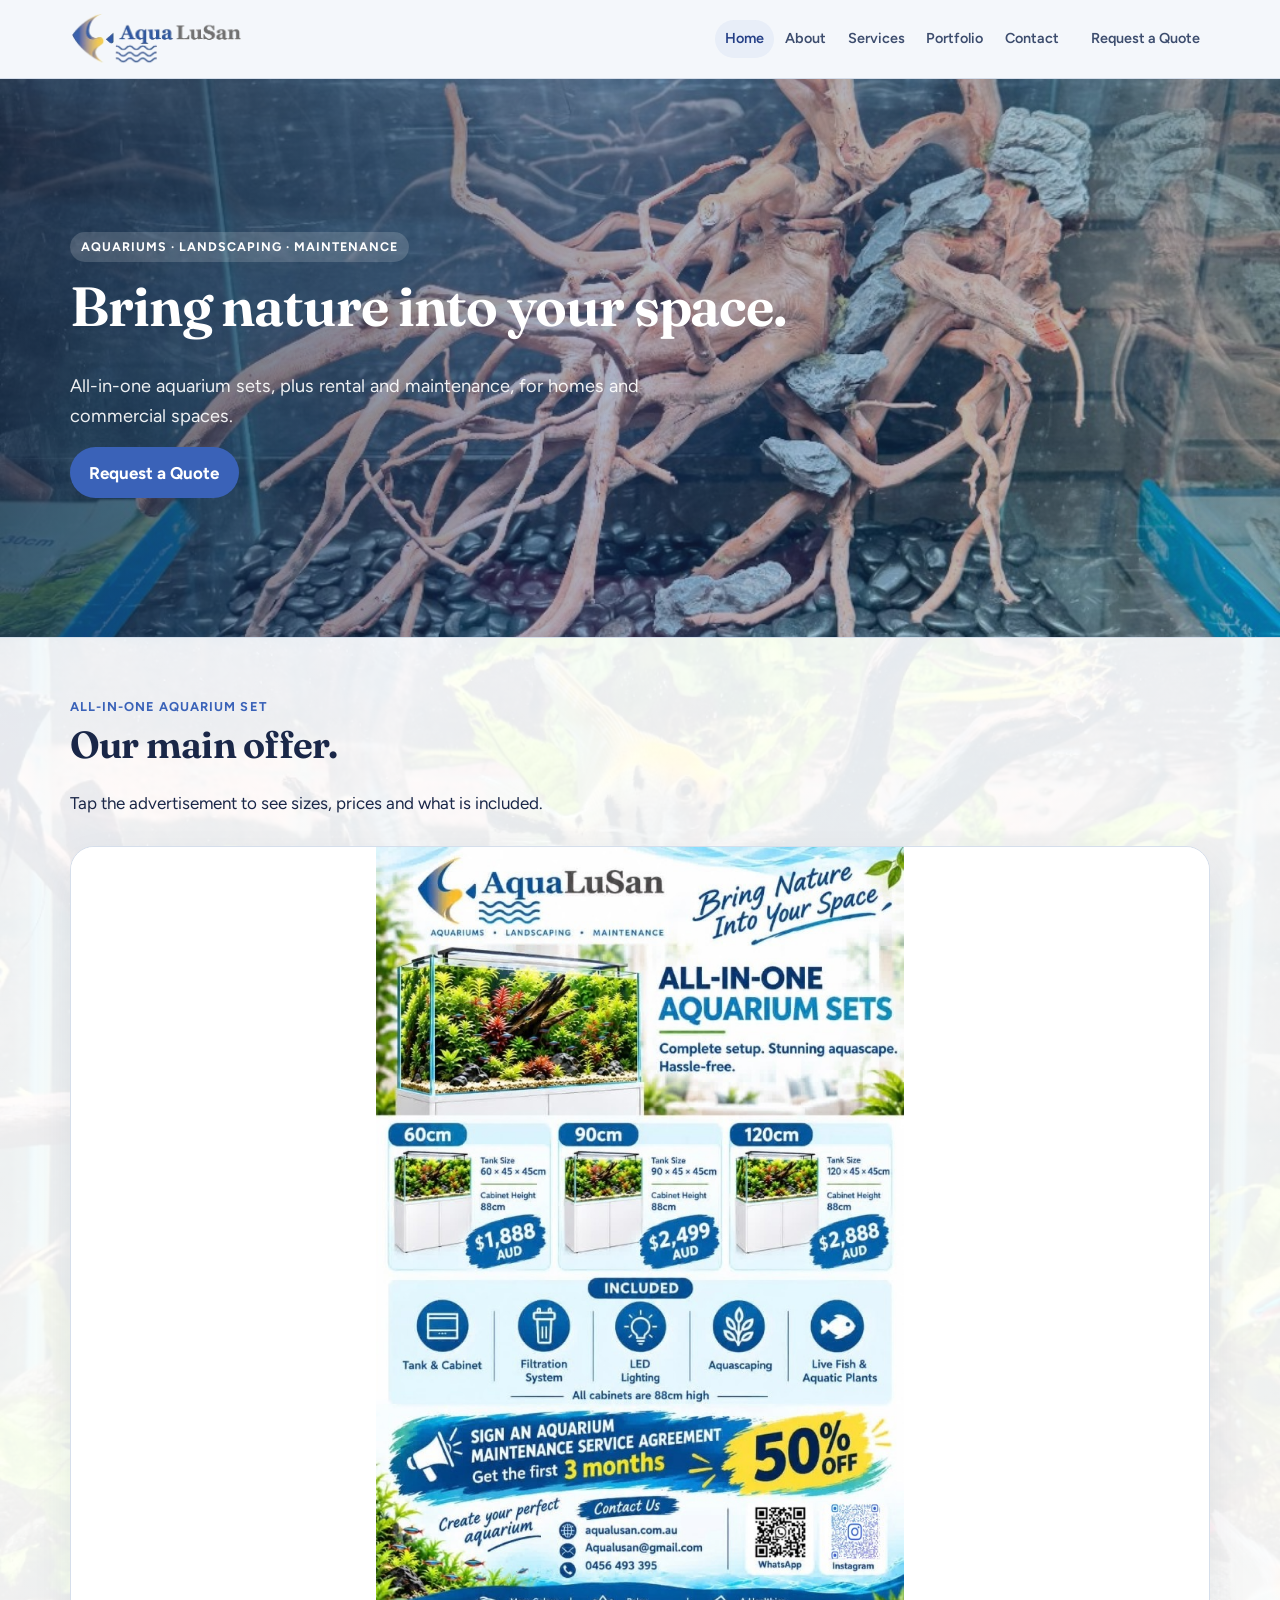
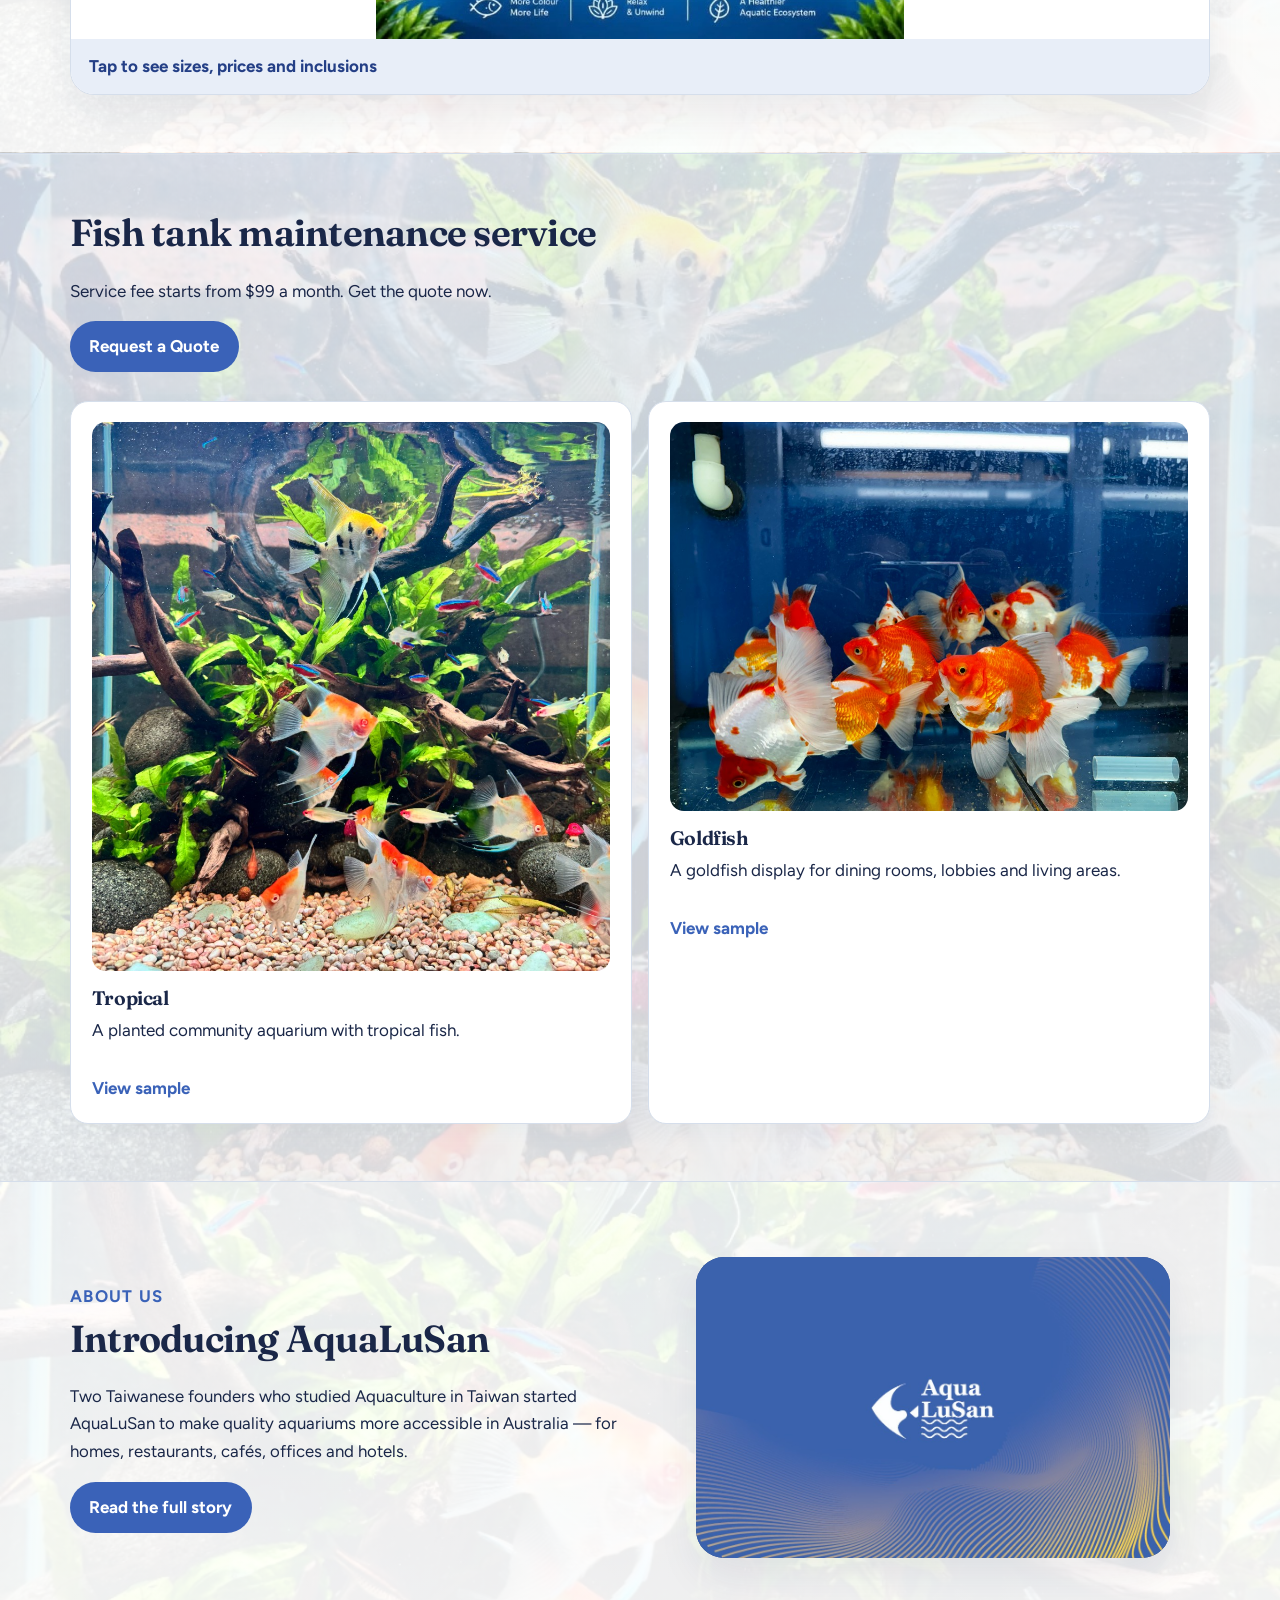
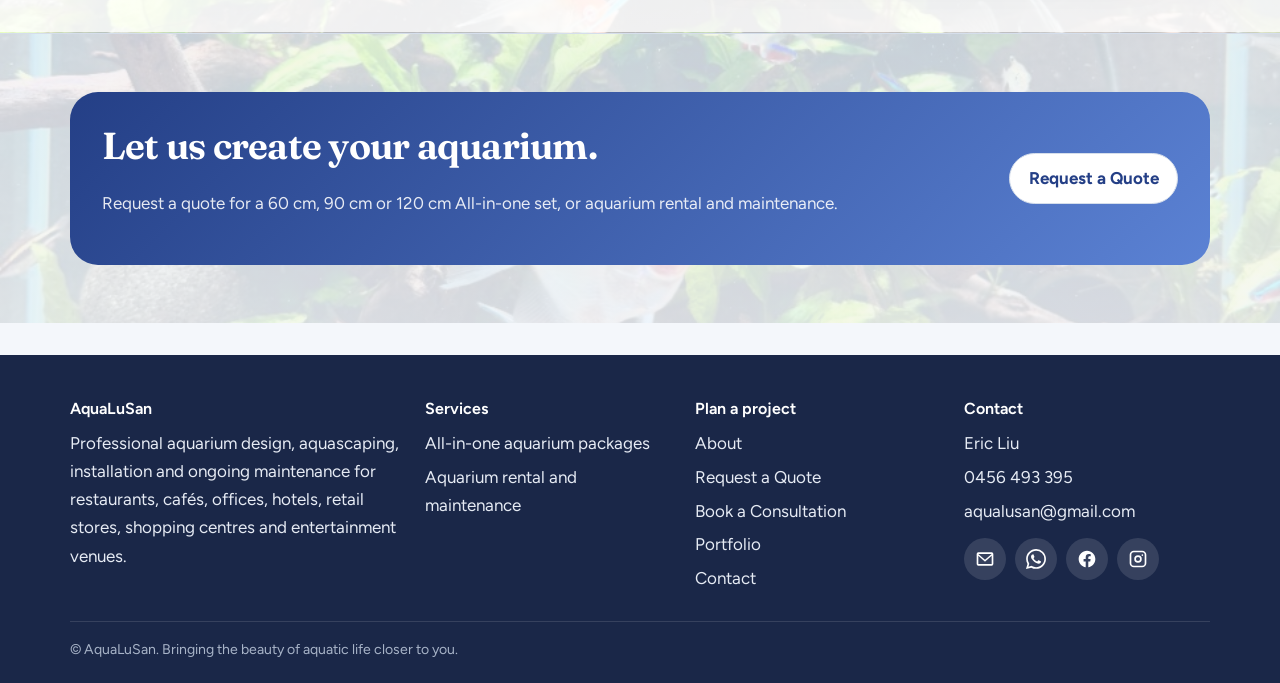
==== commit 63ece1a3: "Publish maintenance pricing and a tropical sample album. Co-authored-by: Cursor <cursoragent@cursor." ====
--- a/index.html
+++ b/index.html
@@ -7,7 +7,7 @@
   <title>AquaLuSan | All-in-one aquarium set from $1,888</title>
   <meta name="description" content="AquaLuSan all-in-one aquarium sets: 60cm $1,888, 90cm $2,499, 120cm $2,888 AUD. Includes tank, cabinet, filter, LED light, landscaping, fish and plants. Rental and maintenance also available.">
   <link rel="icon" href="images/logo.png" type="image/png">
-  <link rel="stylesheet" href="css/styles.css?v=home9">
+  <link rel="stylesheet" href="css/styles.css?v=home10">
   <link rel="canonical" href="https://aqualusan.com.au/">
 </head>
 <body data-page="home">
@@ -105,19 +105,21 @@
     <section class="section" id="portfolio">
       <div class="wrap">
         <div class="section-head">
-          <p class="kicker">Fish tank samples</p>
-          <h2>Tropical and goldfish tanks.</h2>
-          <p>Tap a sample to see that style in the portfolio.</p>
+          <h2>Fish tank maintenance service</h2>
+          <p>Service fee starts from $99 a month. Get the quote now.</p>
+          <div class="btn-row">
+            <a class="btn btn-primary" href="request-a-quote.html?service=Aquarium%20rental%20and%20maintenance">Request a Quote</a>
+          </div>
         </div>
         <div class="grid-2">
-          <a class="project" href="portfolio.html#tropical">
+          <button class="project" type="button" data-album="tropical">
             <figure class="media" style="min-height:180px;border-radius:14px;margin:0 0 1rem;box-shadow:none">
               <img src="images/section-bg.jpg" alt="Tropical community aquarium">
             </figure>
             <h3>Tropical</h3>
             <p>A planted community aquarium with tropical fish.</p>
             <span class="more">View sample</span>
-          </a>
+          </button>
           <a class="project" href="portfolio.html#goldfish">
             <figure class="media" style="min-height:180px;border-radius:14px;margin:0 0 1rem;box-shadow:none">
               <img src="images/goldfish.jpg?v=2" alt="Goldfish display aquarium">
@@ -169,6 +171,6 @@
     </section>
   </main>
   <div id="site-footer"></div>
-  <script src="js/site.js?v=home4"></script>
+  <script src="js/site.js?v=home5"></script>
 </body>
 </html>
--- a/css/styles.css
+++ b/css/styles.css
@@ -624,18 +624,76 @@
   color: var(--green-2);
 }
 .contact-panel .socials a:hover { background: var(--tint-2); }
-a.project {
+a.project,
+button.project {
   text-decoration: none;
   color: inherit;
   display: block;
+  width: 100%;
+  text-align: left;
+  font: inherit;
+  cursor: pointer;
   transition: transform 0.15s ease, border-color 0.15s ease;
 }
-a.project[hidden] {
+a.project[hidden],
+button.project[hidden] {
   display: none;
 }
-a.project:hover {
+a.project:hover,
+button.project:hover {
   transform: translateY(-2px);
   border-color: var(--green);
+}
+.album-open {
+  display: block;
+  width: 100%;
+  padding: 0;
+  border: 0;
+  background: transparent;
+  text-align: left;
+  font: inherit;
+  color: inherit;
+  cursor: pointer;
+}
+.album {
+  position: fixed;
+  inset: 0;
+  z-index: 80;
+  display: grid;
+  grid-template-rows: auto 1fr auto;
+  background: rgba(18, 28, 56, 0.92);
+  color: #fff;
+  padding: 1rem;
+}
+.album[hidden] { display: none; }
+.album-toolbar {
+  display: flex;
+  justify-content: space-between;
+  align-items: center;
+  gap: 0.8rem;
+}
+.album-stage {
+  display: grid;
+  place-items: center;
+  min-height: 0;
+}
+.album-stage img {
+  max-width: 100%;
+  max-height: calc(100vh - 9rem);
+  width: auto;
+  height: auto;
+  object-fit: contain;
+  border-radius: 12px;
+}
+.album-nav {
+  display: flex;
+  justify-content: center;
+  align-items: center;
+  gap: 0.8rem;
+}
+.album-nav button,
+.album-toolbar button {
+  min-height: 44px;
 }
 
 .mobile-cta { display: none; }
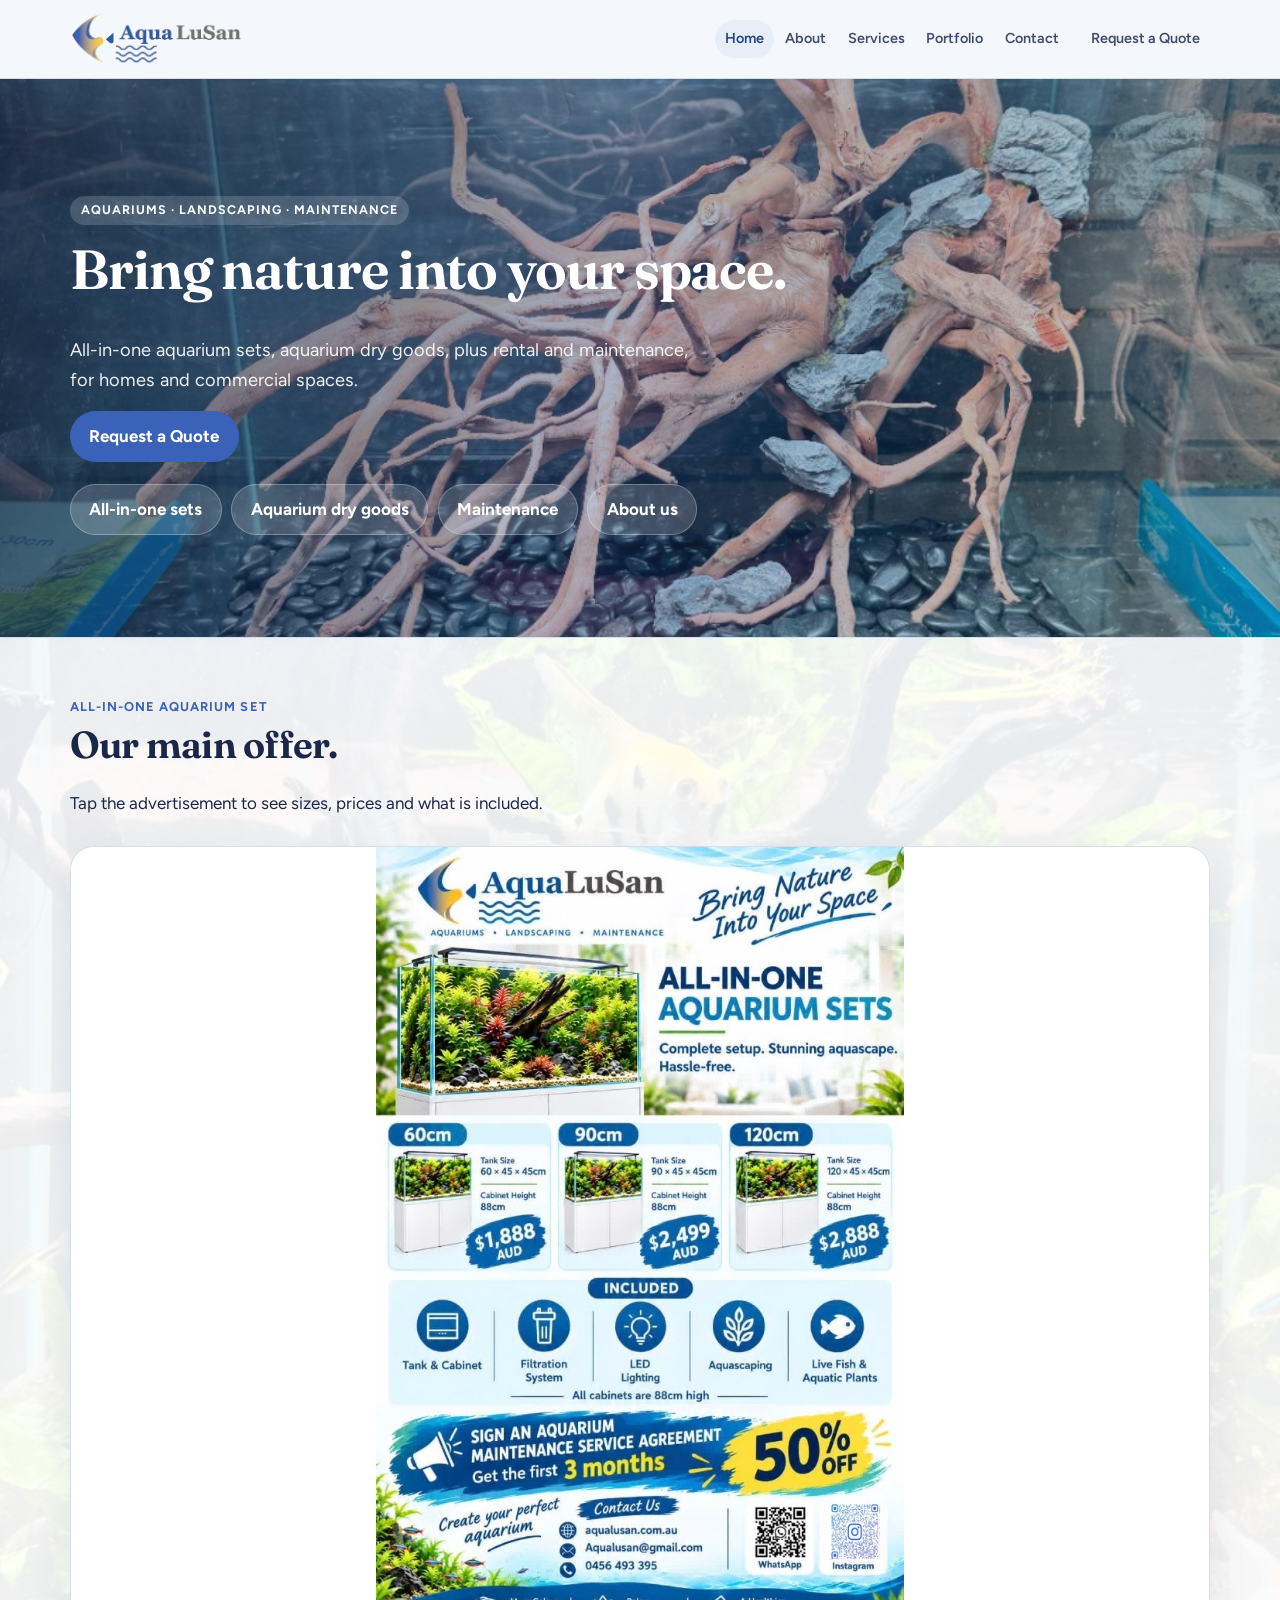
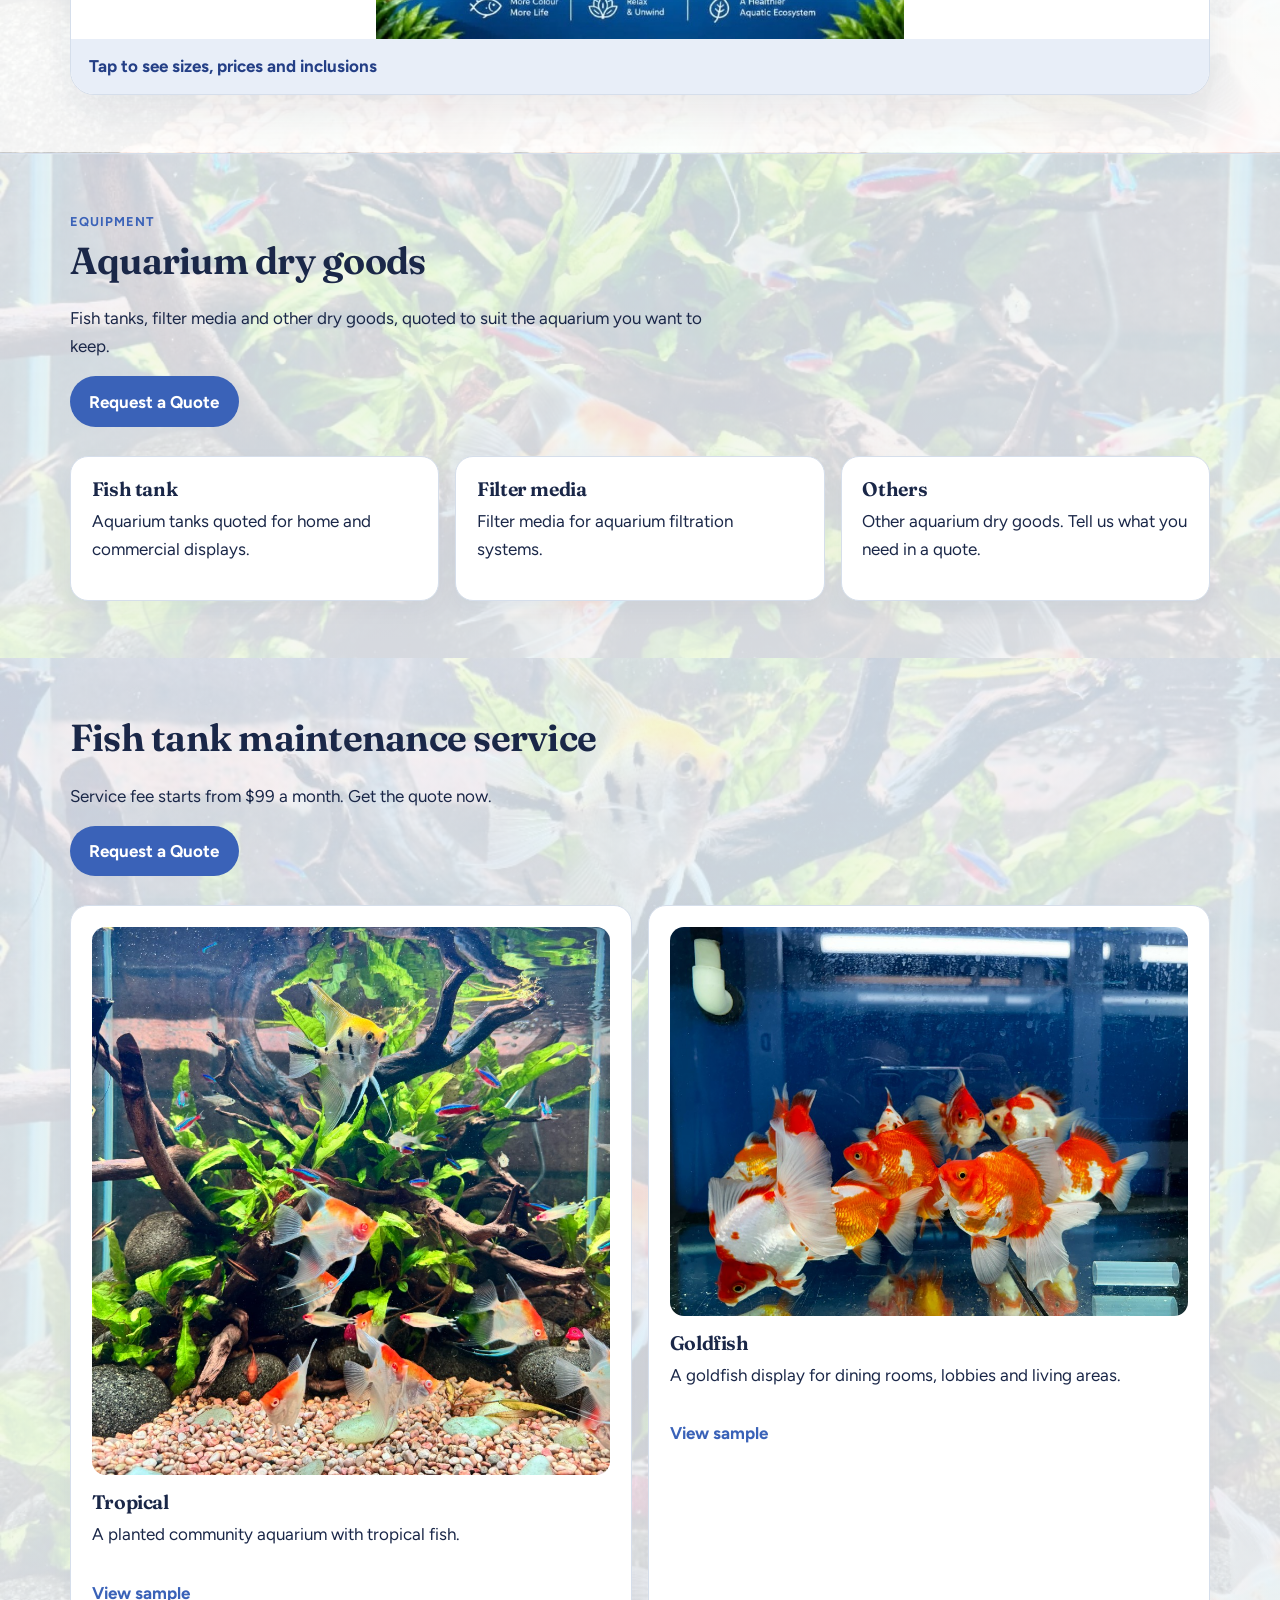
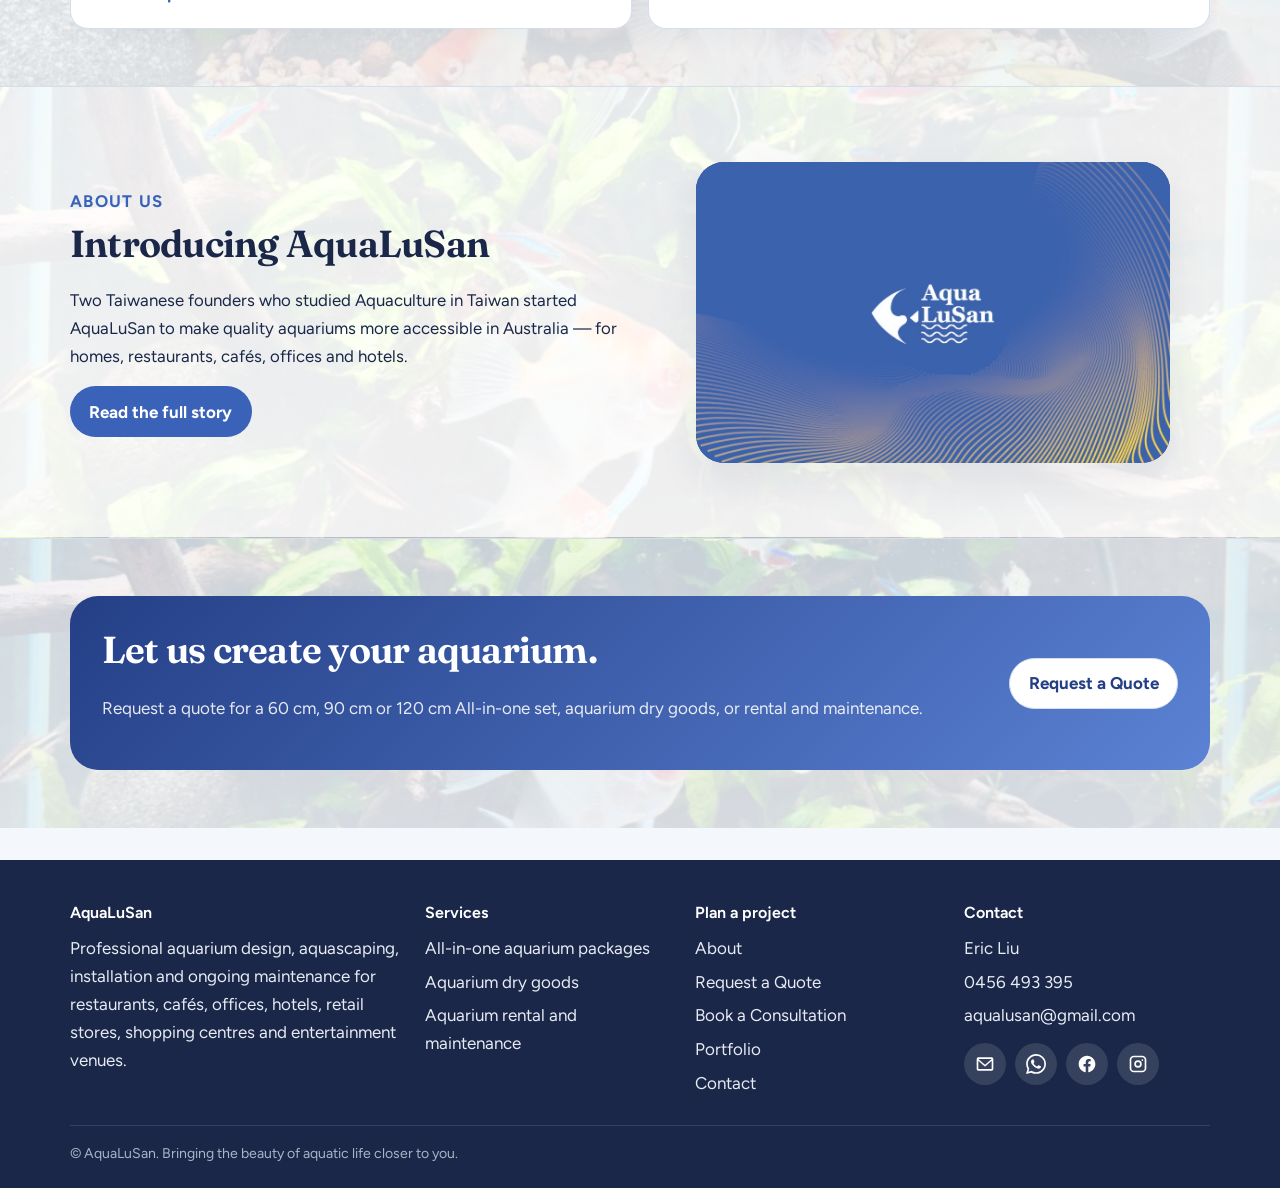
==== commit 9858c037: "Publish the aquarium dry goods section and homepage section buttons. Co-authored-by: Cursor <cursora" ====
--- a/index.html
+++ b/index.html
@@ -7,7 +7,7 @@
   <title>AquaLuSan | All-in-one aquarium set from $1,888</title>
   <meta name="description" content="AquaLuSan all-in-one aquarium sets: 60cm $1,888, 90cm $2,499, 120cm $2,888 AUD. Includes tank, cabinet, filter, LED light, landscaping, fish and plants. Rental and maintenance also available.">
   <link rel="icon" href="images/logo.png" type="image/png">
-  <link rel="stylesheet" href="css/styles.css?v=home10">
+  <link rel="stylesheet" href="css/styles.css?v=home11">
   <link rel="canonical" href="https://aqualusan.com.au/">
 </head>
 <body data-page="home">
@@ -18,10 +18,16 @@
       <div class="wrap">
         <p class="eyebrow">Aquariums · Landscaping · Maintenance</p>
         <h1>Bring nature into your space.</h1>
-        <p class="lede">All-in-one aquarium sets, plus rental and maintenance, for homes and commercial spaces.</p>
+        <p class="lede">All-in-one aquarium sets, aquarium dry goods, plus rental and maintenance, for homes and commercial spaces.</p>
         <div class="btn-row">
           <a class="btn btn-primary" href="request-a-quote.html">Request a Quote</a>
         </div>
+        <nav class="section-select" aria-label="Page sections">
+          <a class="btn btn-secondary" href="#ad">All-in-one sets</a>
+          <a class="btn btn-secondary" href="#dry-goods">Aquarium dry goods</a>
+          <a class="btn btn-secondary" href="#portfolio">Maintenance</a>
+          <a class="btn btn-secondary" href="#about-us">About us</a>
+        </nav>
       </div>
     </section>
 
@@ -98,6 +104,33 @@
               </article>
             </div>
           </div>
+        </div>
+      </div>
+    </section>
+
+    <section class="section" id="dry-goods">
+      <div class="wrap">
+        <div class="section-head">
+          <p class="kicker">Equipment</p>
+          <h2>Aquarium dry goods</h2>
+          <p>Fish tanks, filter media and other dry goods, quoted to suit the aquarium you want to keep.</p>
+          <div class="btn-row">
+            <a class="btn btn-primary" href="request-a-quote.html?service=Aquarium%20dry%20goods">Request a Quote</a>
+          </div>
+        </div>
+        <div class="grid-3">
+          <article class="card">
+            <h3>Fish tank</h3>
+            <p>Aquarium tanks quoted for home and commercial displays.</p>
+          </article>
+          <article class="card">
+            <h3>Filter media</h3>
+            <p>Filter media for aquarium filtration systems.</p>
+          </article>
+          <article class="card">
+            <h3>Others</h3>
+            <p>Other aquarium dry goods. Tell us what you need in a quote.</p>
+          </article>
         </div>
       </div>
     </section>
@@ -161,7 +194,7 @@
         <div class="cta-band">
           <div>
             <h2>Let us create your aquarium.</h2>
-            <p>Request a quote for a 60 cm, 90 cm or 120 cm All-in-one set, or aquarium rental and maintenance.</p>
+            <p>Request a quote for a 60 cm, 90 cm or 120 cm All-in-one set, aquarium dry goods, or rental and maintenance.</p>
           </div>
           <div class="btn-row">
             <a class="btn btn-secondary" href="request-a-quote.html">Request a Quote</a>
@@ -171,6 +204,6 @@
     </section>
   </main>
   <div id="site-footer"></div>
-  <script src="js/site.js?v=home5"></script>
+  <script src="js/site.js?v=home6"></script>
 </body>
 </html>
--- a/css/styles.css
+++ b/css/styles.css
@@ -302,8 +302,25 @@
   font-weight: 600;
 }
 
+.section-select {
+  display: flex;
+  flex-wrap: wrap;
+  gap: 0.6rem;
+  margin-top: 1.4rem;
+}
+.section-select .btn {
+  min-height: 42px;
+  background: rgba(255, 255, 255, 0.16);
+  color: #fff;
+  border-color: rgba(255, 255, 255, 0.28);
+}
+.section-select .btn:hover {
+  background: #fff;
+  color: var(--green-2);
+}
 .section {
   padding: 3.6rem 0;
+  scroll-margin-top: calc(var(--header-h) + 0.8rem);
   background-color: var(--bg);
   background-image:
     linear-gradient(rgba(244, 247, 251, 0.82), rgba(244, 247, 251, 0.88)),
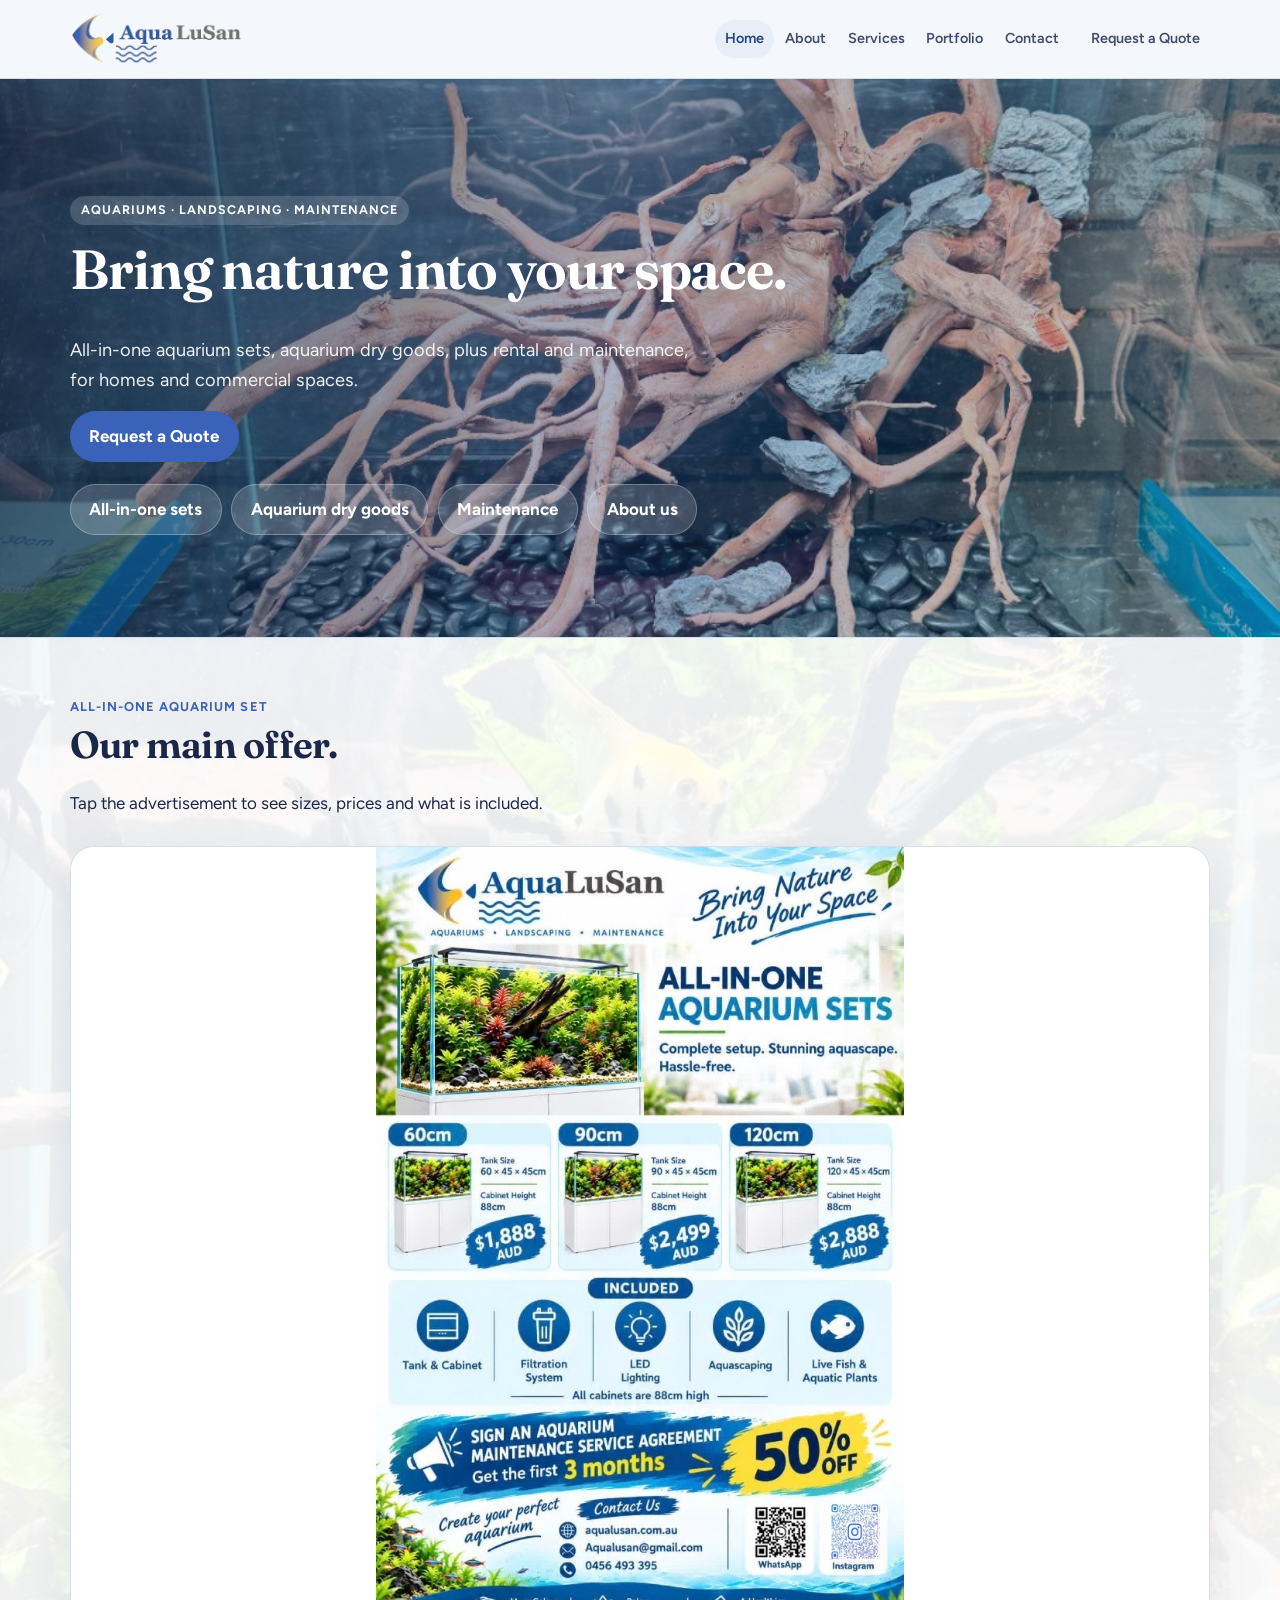
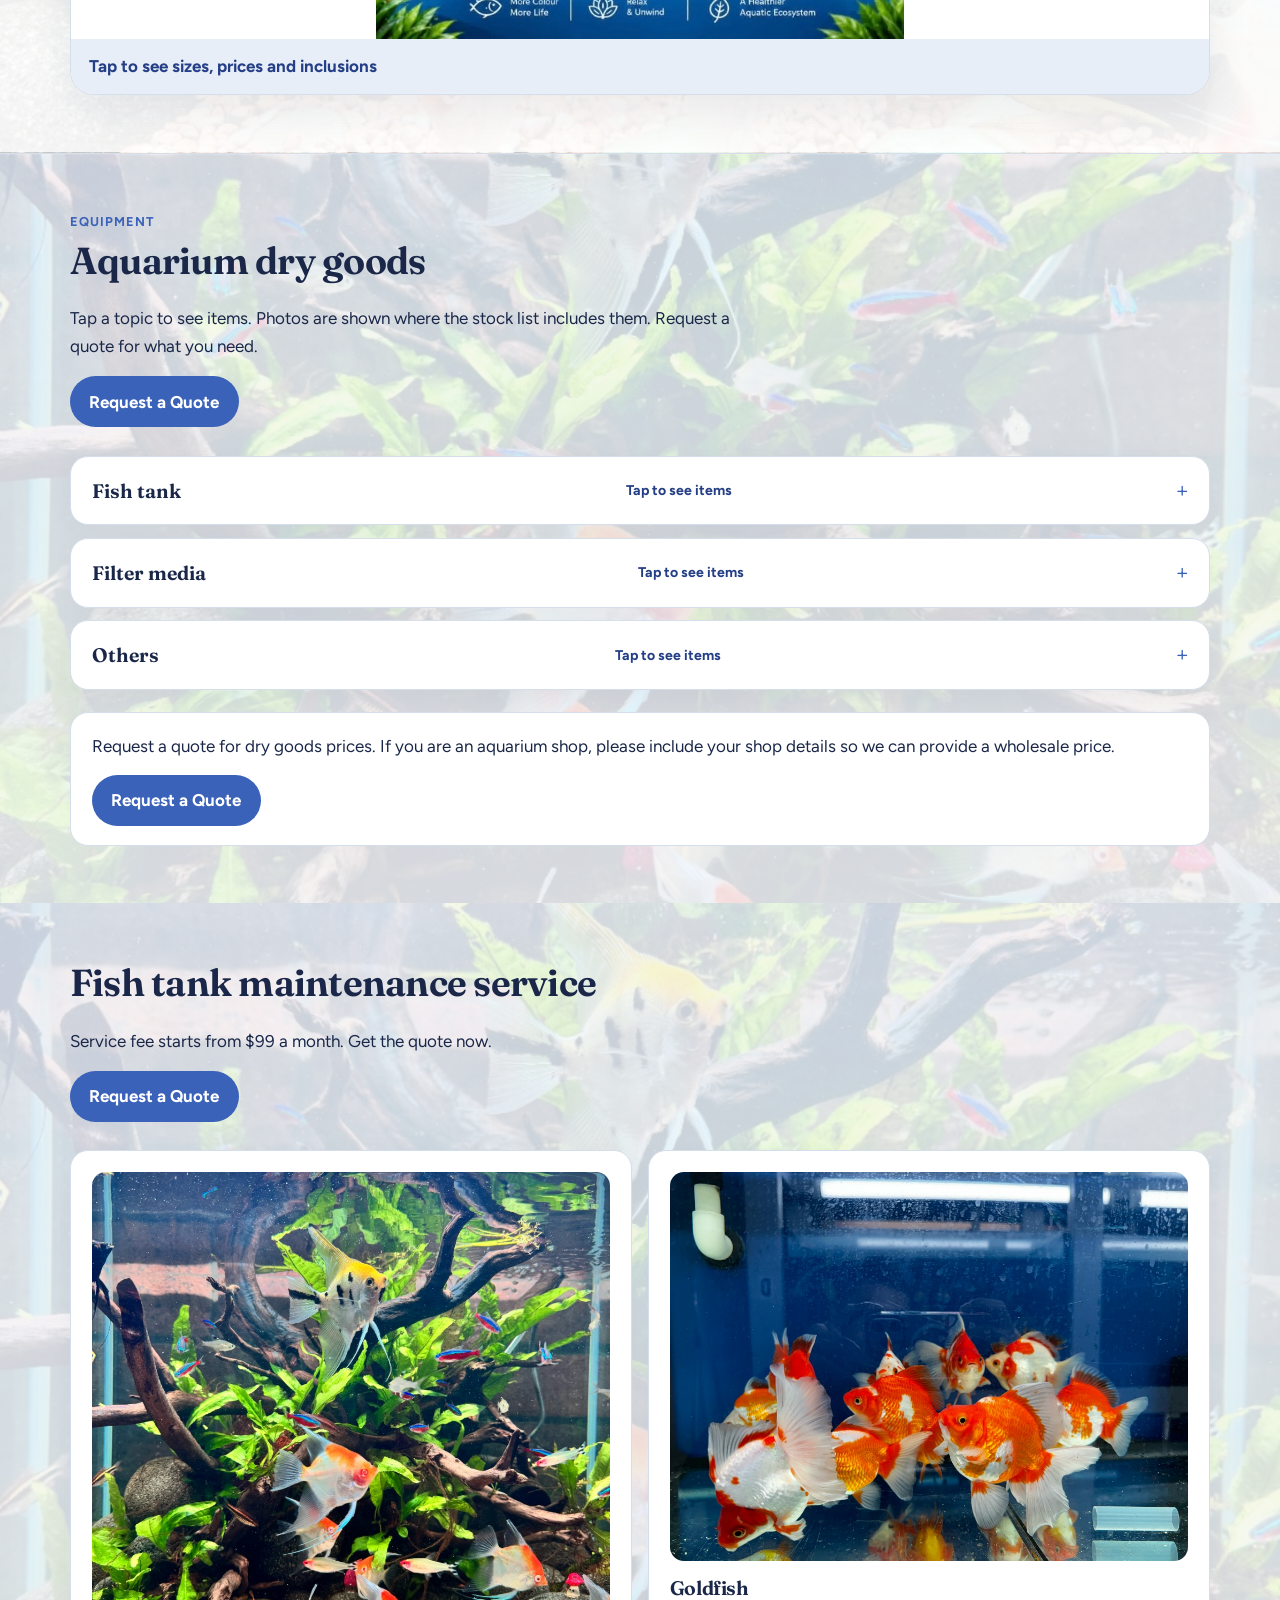
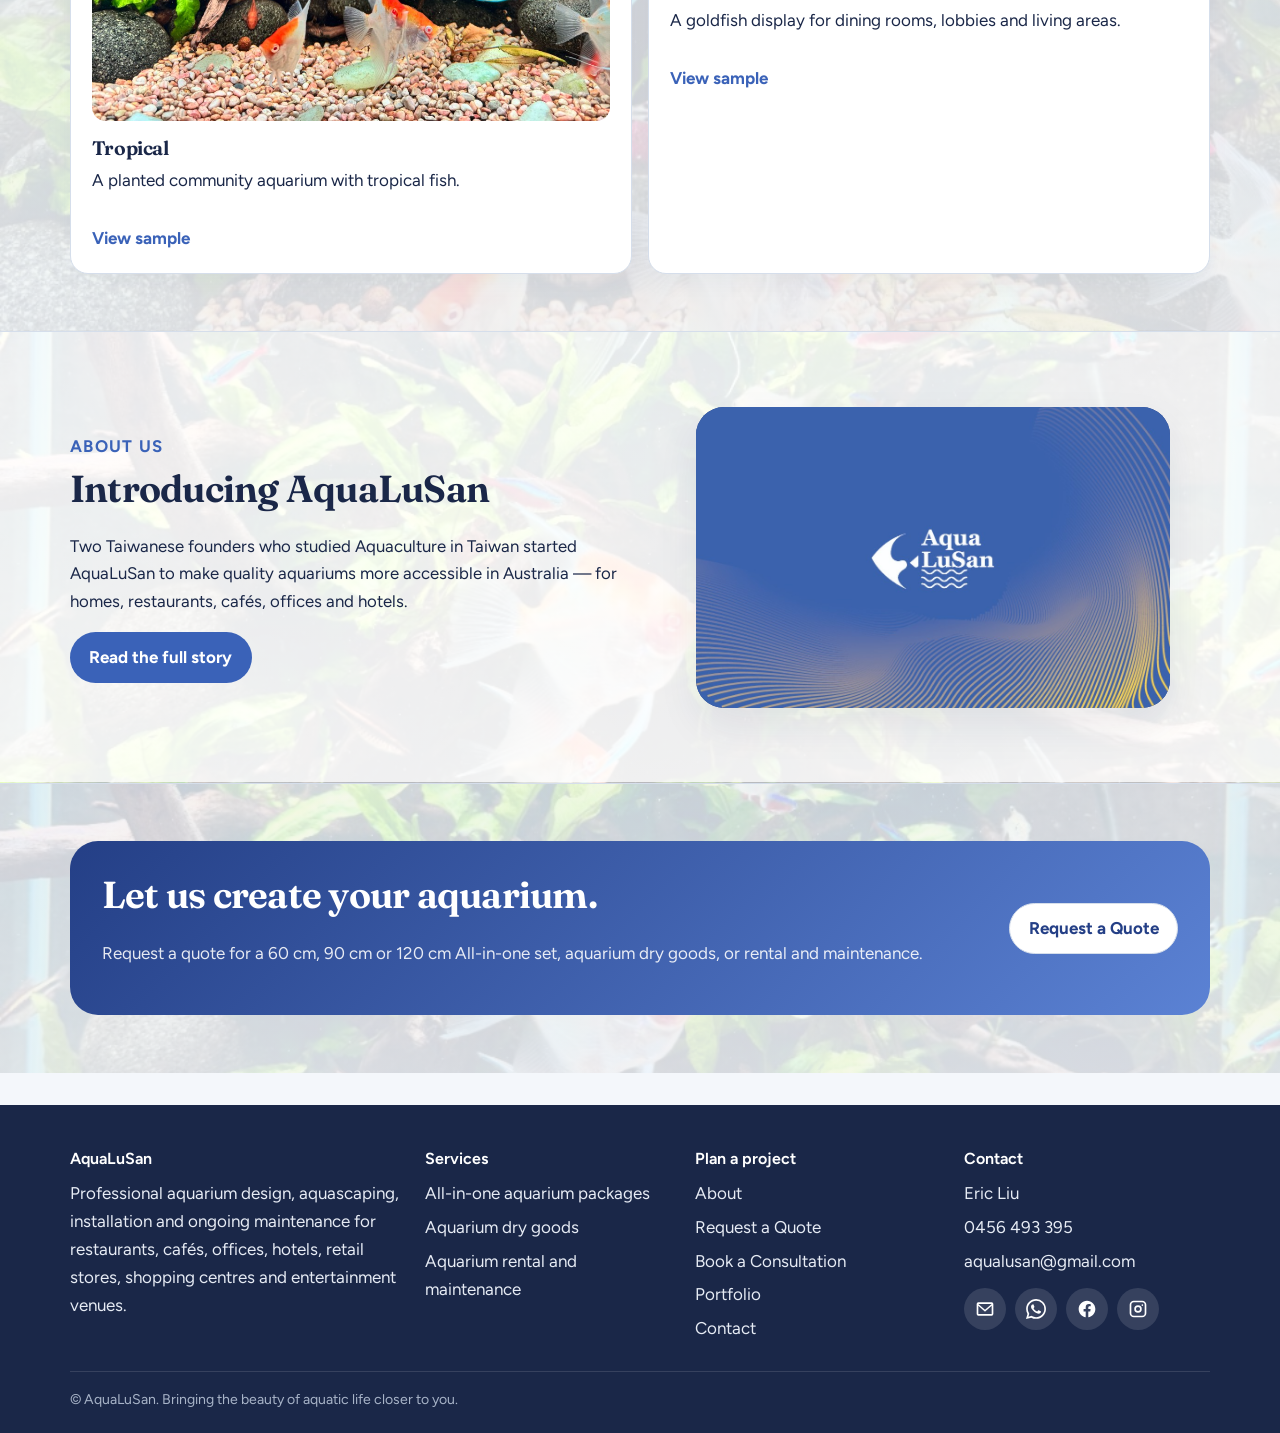
==== commit 4e4281e7: "Publish the dry goods catalogue, photos and wholesale quote form. Co-authored-by: Cursor <cursoragen" ====
--- a/index.html
+++ b/index.html
@@ -7,7 +7,7 @@
   <title>AquaLuSan | All-in-one aquarium set from $1,888</title>
   <meta name="description" content="AquaLuSan all-in-one aquarium sets: 60cm $1,888, 90cm $2,499, 120cm $2,888 AUD. Includes tank, cabinet, filter, LED light, landscaping, fish and plants. Rental and maintenance also available.">
   <link rel="icon" href="images/logo.png" type="image/png">
-  <link rel="stylesheet" href="css/styles.css?v=home11">
+  <link rel="stylesheet" href="css/styles.css?v=home14">
   <link rel="canonical" href="https://aqualusan.com.au/">
 </head>
 <body data-page="home">
@@ -113,24 +113,91 @@
         <div class="section-head">
           <p class="kicker">Equipment</p>
           <h2>Aquarium dry goods</h2>
-          <p>Fish tanks, filter media and other dry goods, quoted to suit the aquarium you want to keep.</p>
+          <p>Tap a topic to see items. Photos are shown where the stock list includes them. Request a quote for what you need.</p>
           <div class="btn-row">
             <a class="btn btn-primary" href="request-a-quote.html?service=Aquarium%20dry%20goods">Request a Quote</a>
           </div>
         </div>
-        <div class="grid-3">
-          <article class="card">
-            <h3>Fish tank</h3>
-            <p>Aquarium tanks quoted for home and commercial displays.</p>
-          </article>
-          <article class="card">
-            <h3>Filter media</h3>
-            <p>Filter media for aquarium filtration systems.</p>
-          </article>
-          <article class="card">
-            <h3>Others</h3>
-            <p>Other aquarium dry goods. Tell us what you need in a quote.</p>
-          </article>
+        <div class="goods-topics">
+          <details class="goods-topic" id="goods-fish-tank">
+            <summary>Fish tank <span>Tap to see items</span></summary>
+            <div class="goods-grid">
+              <article class="goods-item"><img src="images/goods/ccft.jpg" alt="Curved Corner Fish Tank"><p>Curved Corner Fish Tank 18 cm</p></article>
+              <article class="goods-item"><img src="images/goods/ccft.jpg" alt="Curved Corner Fish Tank"><p>Curved Corner Fish Tank 22 cm</p></article>
+              <article class="goods-item"><img src="images/goods/ccft.jpg" alt="Curved Corner Fish Tank"><p>Curved Corner Fish Tank 26 cm</p></article>
+              <article class="goods-item"><img src="images/goods/ccft-pack.jpg" alt="Curved Corner Fish Tank"><p>Curved Corner Fish Tank 30 cm</p></article>
+              <article class="goods-item"><img src="images/goods/ccft-pack.jpg" alt="Curved Corner Fish Tank"><p>Curved Corner Fish Tank 35 cm</p></article>
+              <article class="goods-item"><img src="images/goods/ccft-pack.jpg" alt="Curved Corner Fish Tank"><p>Curved Corner Fish Tank 40 cm</p></article>
+              <article class="goods-item"><img src="images/goods/ccft-pack.jpg" alt="Curved Corner Fish Tank"><p>Curved Corner Fish Tank 45 cm</p></article>
+              <article class="goods-item"><img src="images/goods/ccft-pack.jpg" alt="Curved Corner Fish Tank"><p>Curved Corner Fish Tank 60 cm</p></article>
+              <article class="goods-item"><img src="images/goods/ccft-pack.jpg" alt="Curved Corner Fish Tank 7 in 1"><p>Curved Corner Fish Tank 7 in 1 (18, 22, 26, 30, 35 cm)</p></article>
+              <article class="goods-item"><img src="images/goods/ccft-pack.jpg" alt="Curved Corner Fish Tank 5 in 1"><p>Curved Corner Fish Tank 5 in 1 (30, 35, 40, 45, 60 cm)</p></article>
+              <article class="goods-item"><img src="images/goods/utccft.jpg" alt="Ultra Transparent Curved Corner Fish Tank"><p>Ultra Transparent Curved Corner Fish Tank 30 cm</p></article>
+              <article class="goods-item"><img src="images/goods/utccft.jpg" alt="Ultra Transparent Curved Corner Fish Tank"><p>Ultra Transparent Curved Corner Fish Tank 36 cm</p></article>
+              <article class="goods-item"><img src="images/goods/utccft.jpg" alt="Ultra Transparent Curved Corner Fish Tank"><p>Ultra Transparent Curved Corner Fish Tank 45 cm</p></article>
+              <article class="goods-item"><img src="images/goods/utccft.jpg" alt="Ultra Transparent Curved Corner Fish Tank"><p>Ultra Transparent Curved Corner Fish Tank 60 cm</p></article>
+              <article class="goods-item"><img src="images/goods/utccft.jpg" alt="Ultra Transparent Curved Corner Fish Tank 4 in 1"><p>Ultra Transparent Curved Corner Fish Tank 4 in 1 (30, 36, 45, 60 cm)</p></article>
+              <article class="goods-item"><img src="images/goods/utft.jpg" alt="Ultra Transparent Fish Tank"><p>Ultra Transparent Fish Tank 26 cm</p></article>
+              <article class="goods-item"><img src="images/goods/utft.jpg" alt="Ultra Transparent Fish Tank"><p>Ultra Transparent Fish Tank 30 cm</p></article>
+              <article class="goods-item"><img src="images/goods/utft.jpg" alt="Ultra Transparent Fish Tank"><p>Ultra Transparent Fish Tank 35 cm</p></article>
+              <article class="goods-item"><img src="images/goods/utft.jpg" alt="Ultra Transparent Fish Tank"><p>Ultra Transparent Fish Tank 36 cm</p></article>
+              <article class="goods-item"><img src="images/goods/utft.jpg" alt="Ultra Transparent Fish Tank"><p>Ultra Transparent Fish Tank 40 cm</p></article>
+              <article class="goods-item"><img src="images/goods/utft.jpg" alt="Ultra Transparent Fish Tank"><p>Ultra Transparent Fish Tank 45 cm</p></article>
+              <article class="goods-item"><img src="images/goods/utft.jpg" alt="Ultra Transparent Fish Tank"><p>Ultra Transparent Fish Tank 60 cm</p></article>
+              <article class="goods-item"><img src="images/goods/utft.jpg" alt="Ultra Transparent Fish Tank 4 in 1"><p>Ultra Transparent Fish Tank 4 in 1 (26, 30, 35, 40 cm)</p></article>
+              <article class="goods-item"><img src="images/goods/utft.jpg" alt="Ultra Transparent Fish Tank 4 in 1"><p>Ultra Transparent Fish Tank 4 in 1 (30, 36, 45, 60 cm)</p></article>
+              <article class="goods-item"><p>Cube Fish Tank 20 cm</p></article>
+              <article class="goods-item"><p>Cube Fish Tank 25 cm</p></article>
+              <article class="goods-item"><p>Cube Fish Tank 30 cm</p></article>
+              <article class="goods-item"><img src="images/goods/pet-case-s.jpg" alt="Multi-Aquarium Pet Case"><p>Multi-Aquarium Pet Case White 16 × 16 × 16 cm</p></article>
+              <article class="goods-item"><img src="images/goods/pet-case-s.jpg" alt="Multi-Aquarium Pet Case"><p>Multi-Aquarium Pet Case Black 16 × 16 × 16 cm</p></article>
+              <article class="goods-item"><img src="images/goods/pet-case-l.jpg" alt="Multi-Aquarium Pet Case"><p>Multi-Aquarium Pet Case White 16 × 16 × 21 cm</p></article>
+              <article class="goods-item"><img src="images/goods/pet-case-l.jpg" alt="Multi-Aquarium Pet Case"><p>Multi-Aquarium Pet Case Black 16 × 16 × 21 cm</p></article>
+              <article class="goods-item"><img src="images/goods/display-green.jpg" alt="Stylish Display Case Green"><p>Stylish Display Case Square Green</p></article>
+              <article class="goods-item"><img src="images/goods/display-blue.jpg" alt="Stylish Display Case Blue"><p>Stylish Display Case Square Blue</p></article>
+              <article class="goods-item"><img src="images/goods/display-pink.jpg" alt="Stylish Display Case Pink"><p>Stylish Display Case Square Pink</p></article>
+              <article class="goods-item"><img src="images/goods/display-purple.jpg" alt="Stylish Display Case Purple"><p>Stylish Display Case Square Purple</p></article>
+              <article class="goods-item"><img src="images/goods/display-orange.jpg" alt="Stylish Display Case Orange"><p>Stylish Display Case Square Orange</p></article>
+            </div>
+          </details>
+          <details class="goods-topic" id="goods-filter-media">
+            <summary>Filter media <span>Tap to see items</span></summary>
+            <div class="goods-grid">
+              <article class="goods-item"><img src="images/goods/nhcl-reliever.jpg?v=2" alt="NH/CL Aqua Reliever"><p>NH/CL Aqua Reliever 500 ml</p></article>
+              <article class="goods-item"><img src="images/goods/ammonia-minus.jpg?v=2" alt="Ammonia Minus Media"><p>Ammonia Minus Media</p></article>
+              <article class="goods-item"><img src="images/goods/po4-minus.jpg?v=2" alt="PO4 Minus Media"><p>PO4 Minus Media</p></article>
+              <article class="goods-item"><img src="images/goods/ammonia-remover.jpg?v=2" alt="Ammonia Remover"><p>Ammonia Remover 700 g</p></article>
+              <article class="goods-item"><img src="images/goods/cation-resin.jpg?v=2" alt="Cation Resin"><p>Cation Resin 400 g</p></article>
+            </div>
+          </details>
+          <details class="goods-topic" id="goods-others">
+            <summary>Others <span>Tap to see items</span></summary>
+            <div class="goods-grid">
+              <article class="goods-item"><img src="images/goods/air-pipe.jpg?v=2" alt="Air Pipe"><p>Air Pipe 100 m</p></article>
+              <article class="goods-item"><img src="images/goods/instant-glue.jpg?v=2" alt="Aquascaping Instant Glue"><p>Aquascaping Instant Glue 25 pcs</p></article>
+              <article class="goods-item"><img src="images/goods/bio-double-s.jpg?v=2" alt="Bio Double Foam Sponge S"><p>Bio Double Foam Sponge S</p></article>
+              <article class="goods-item"><img src="images/goods/bio-double-l.jpg?v=2" alt="Bio Double Foam Sponge L"><p>Bio Double Foam Sponge L</p></article>
+              <article class="goods-item"><img src="images/goods/bio-rect-s.jpg" alt="Bio Rectangular Foam Sponge S"><p>Bio Rectangular Foam Sponge S</p></article>
+              <article class="goods-item"><img src="images/goods/bio-rect-l.jpg" alt="Bio Rectangular Foam Sponge L"><p>Bio Rectangular Foam Sponge L</p></article>
+              <article class="goods-item"><img src="images/goods/ceramic-shelter.jpg" alt="Ceramic Shelter Home L"><p>Ceramic Shelter Home L</p></article>
+              <article class="goods-item"><img src="images/goods/bio-ceramic-m.jpg" alt="Power Material Bio Ceramic M"><p>Power Material Bio Ceramic M</p></article>
+              <article class="goods-item"><img src="images/goods/bio-ceramic-l.jpg" alt="Power Material Bio Ceramic L"><p>Power Material Bio Ceramic L</p></article>
+              <article class="goods-item"><p>Fish Net 3 inch</p></article>
+              <article class="goods-item"><p>Fish Net 4 inch</p></article>
+              <article class="goods-item"><p>Fish Net 6 inch</p></article>
+              <article class="goods-item"><p>Fish Net 8 inch</p></article>
+              <article class="goods-item"><img src="images/goods/hang-on-box.jpg" alt="Hang-on Separation Box"><p>Hang-on Separation Box</p></article>
+              <article class="goods-item"><img src="images/goods/cyanoacrylate.jpg" alt="Cyanoacrylate Adhesive"><p>Cyanoacrylate Adhesive 20 g</p></article>
+              <article class="goods-item"><img src="images/goods/ista-hose-12.jpg" alt="ISTA Hose 12 mm"><p>ISTA Hose 12 mm 50 m</p></article>
+              <article class="goods-item"><img src="images/goods/ista-hose-16.jpg" alt="ISTA Hose 16 mm"><p>ISTA Hose 16 mm 50 m</p></article>
+              <article class="goods-item"><img src="images/goods/air-valve.jpg" alt="Metal Air Valve 5 Output"><p>Metal Air Valve 5 Output</p></article>
+              <article class="goods-item"><img src="images/goods/shrimp-dish.jpg" alt="Shrimp Feeding Dish"><p>Shrimp Feeding Dish</p></article>
+            </div>
+          </details>
+        </div>
+        <div class="goods-note">
+          <p>Request a quote for dry goods prices. If you are an aquarium shop, please include your shop details so we can provide a wholesale price.</p>
+          <a class="btn btn-primary" href="request-a-quote.html?service=Aquarium%20dry%20goods">Request a Quote</a>
         </div>
       </div>
     </section>
@@ -204,6 +271,6 @@
     </section>
   </main>
   <div id="site-footer"></div>
-  <script src="js/site.js?v=home6"></script>
+  <script src="js/site.js?v=home7"></script>
 </body>
 </html>
--- a/css/styles.css
+++ b/css/styles.css
@@ -372,6 +372,73 @@
   box-shadow: 0 8px 24px rgba(26, 39, 72, 0.04);
 }
 .card h3, .package h3, .project h3 { margin-bottom: 0.4rem; }
+.goods-topics {
+  display: grid;
+  gap: 0.8rem;
+}
+.goods-topic {
+  background: #fff;
+  border: 1px solid var(--line);
+  border-radius: var(--radius);
+  box-shadow: 0 8px 24px rgba(26, 39, 72, 0.04);
+}
+.goods-topic summary {
+  display: flex;
+  align-items: center;
+  justify-content: space-between;
+  gap: 0.8rem;
+  cursor: pointer;
+  list-style: none;
+  padding: 1.1rem 1.3rem;
+  font-family: Fraunces, Georgia, serif;
+  font-size: 1.22rem;
+  font-weight: 640;
+}
+.goods-topic summary::-webkit-details-marker { display: none; }
+.goods-topic summary span {
+  font-family: Figtree, sans-serif;
+  font-size: 0.88rem;
+  font-weight: 700;
+  color: var(--green-2);
+}
+.goods-topic summary::after {
+  content: "+";
+  color: var(--green);
+  font-size: 1.4rem;
+  line-height: 1;
+}
+.goods-topic[open] summary::after { content: "–"; }
+.goods-grid {
+  display: grid;
+  grid-template-columns: repeat(auto-fill, minmax(160px, 1fr));
+  gap: 0.8rem;
+  padding: 0 1.2rem 1.2rem;
+}
+.goods-item {
+  background: var(--tint);
+  border-radius: 12px;
+  padding: 0.7rem;
+  text-align: center;
+}
+.goods-item img {
+  width: 100%;
+  height: 120px;
+  object-fit: contain;
+  background: #fff;
+  border-radius: 8px;
+}
+.goods-item p {
+  margin: 0.55rem 0 0;
+  font-size: 0.88rem;
+}
+.goods-note {
+  margin-top: 1.4rem;
+  padding: 1.2rem 1.3rem;
+  background: #fff;
+  border: 1px solid var(--line);
+  border-radius: var(--radius);
+}
+.goods-note p { margin-bottom: 0.9rem; }
 .price {
   font-family: Fraunces, Georgia, serif;
   font-size: clamp(1.8rem, 3vw, 2.35rem);
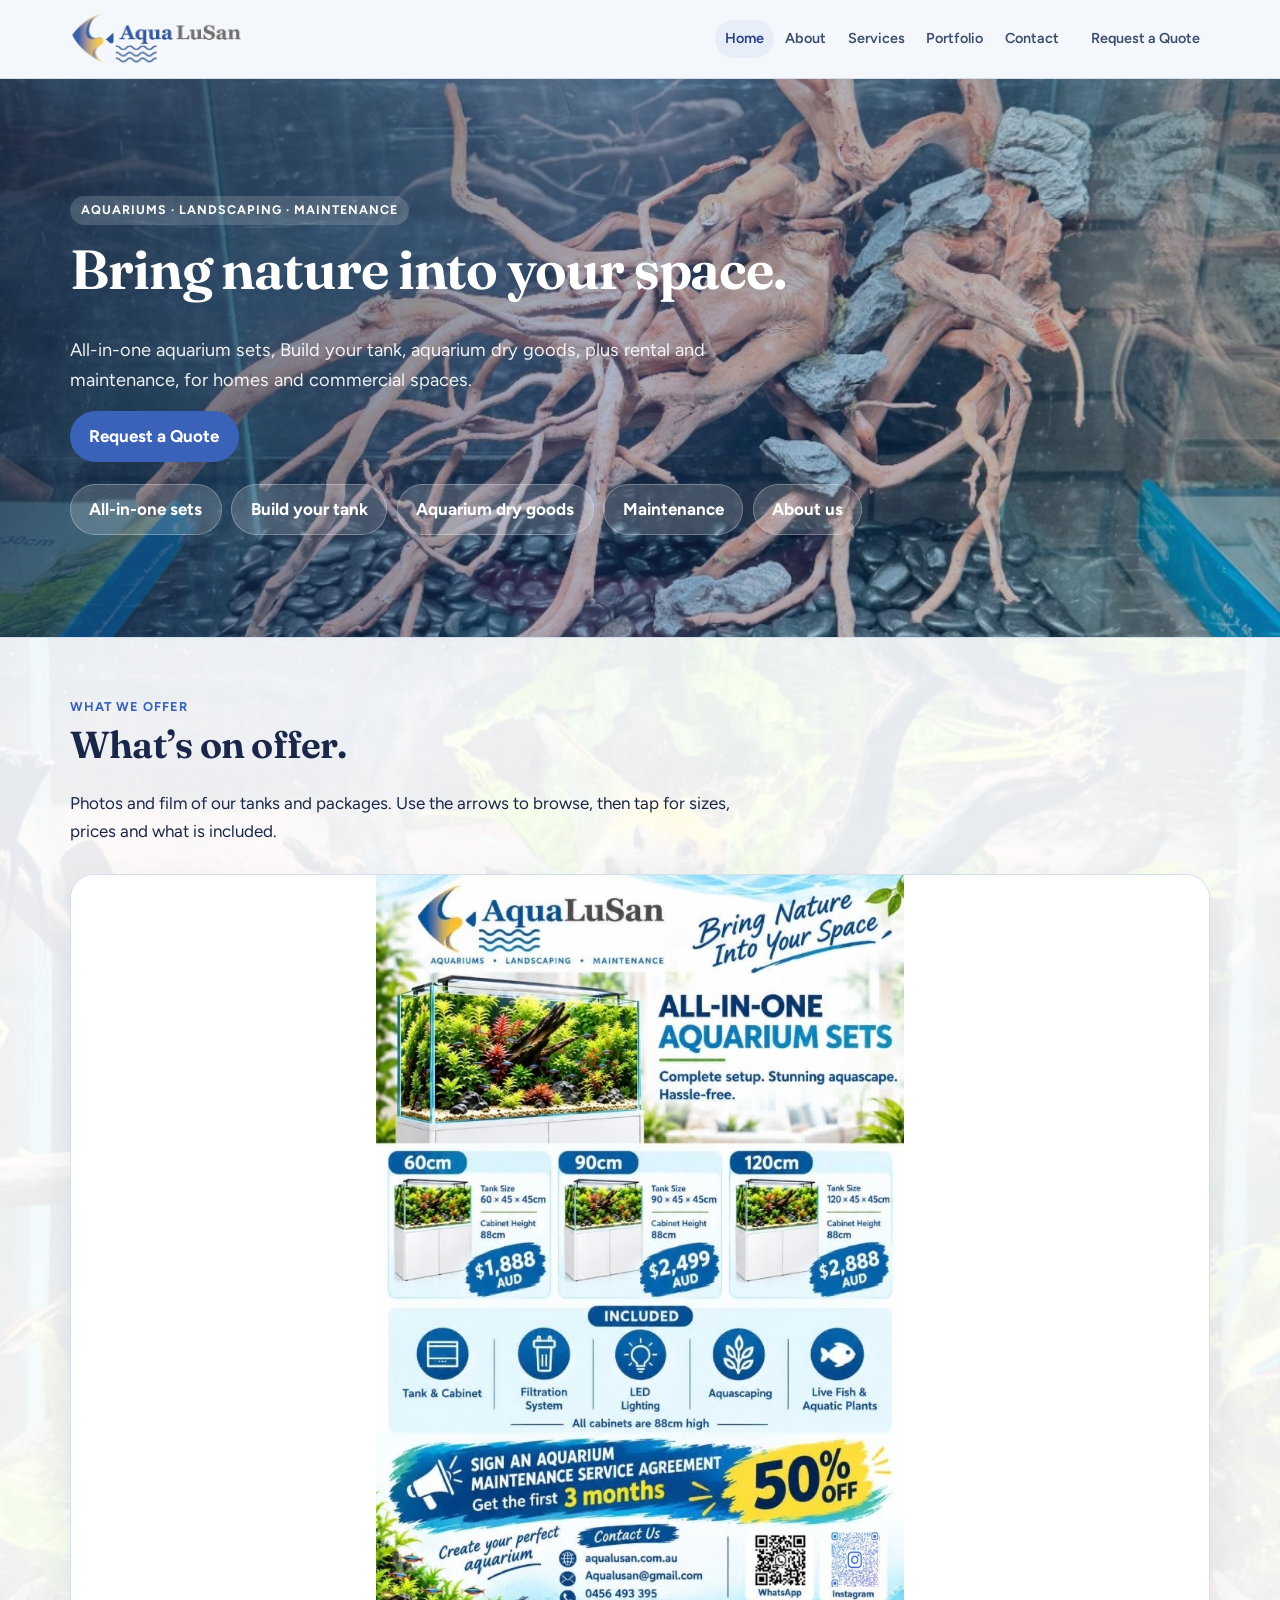
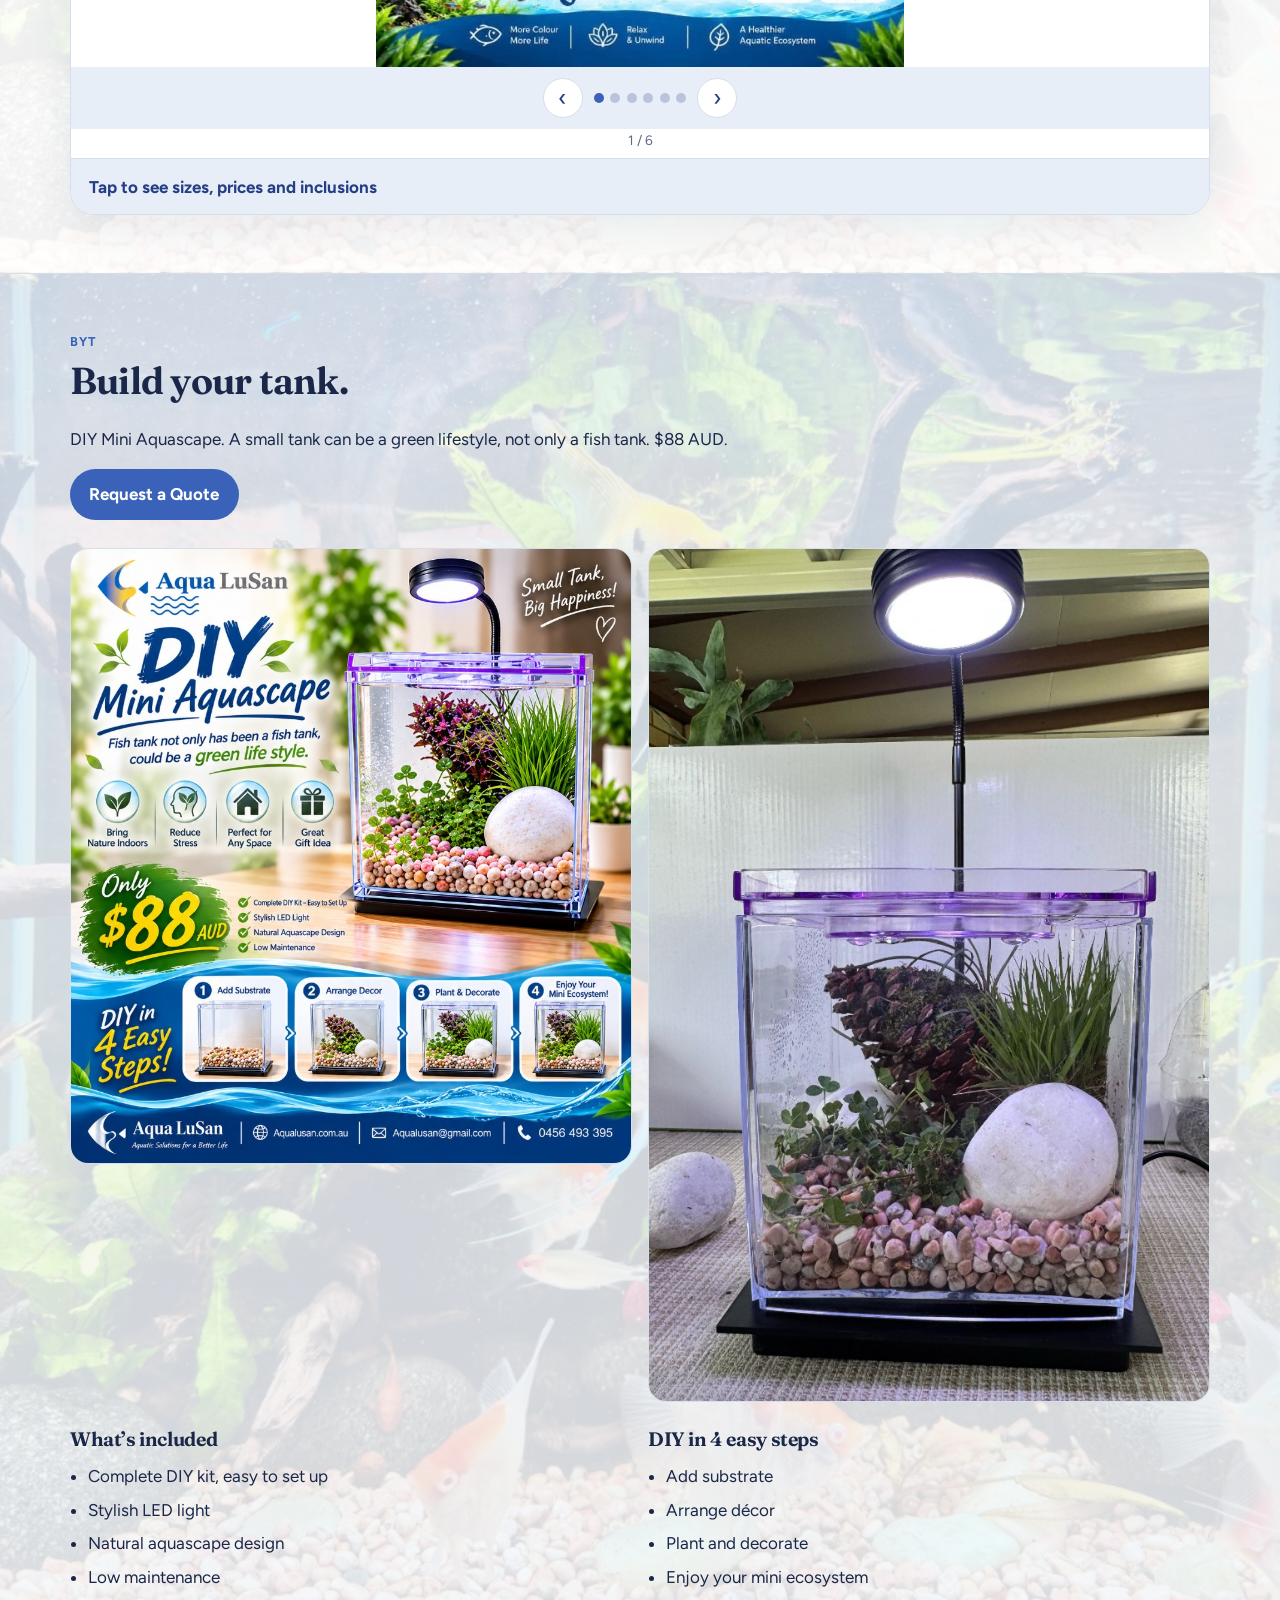
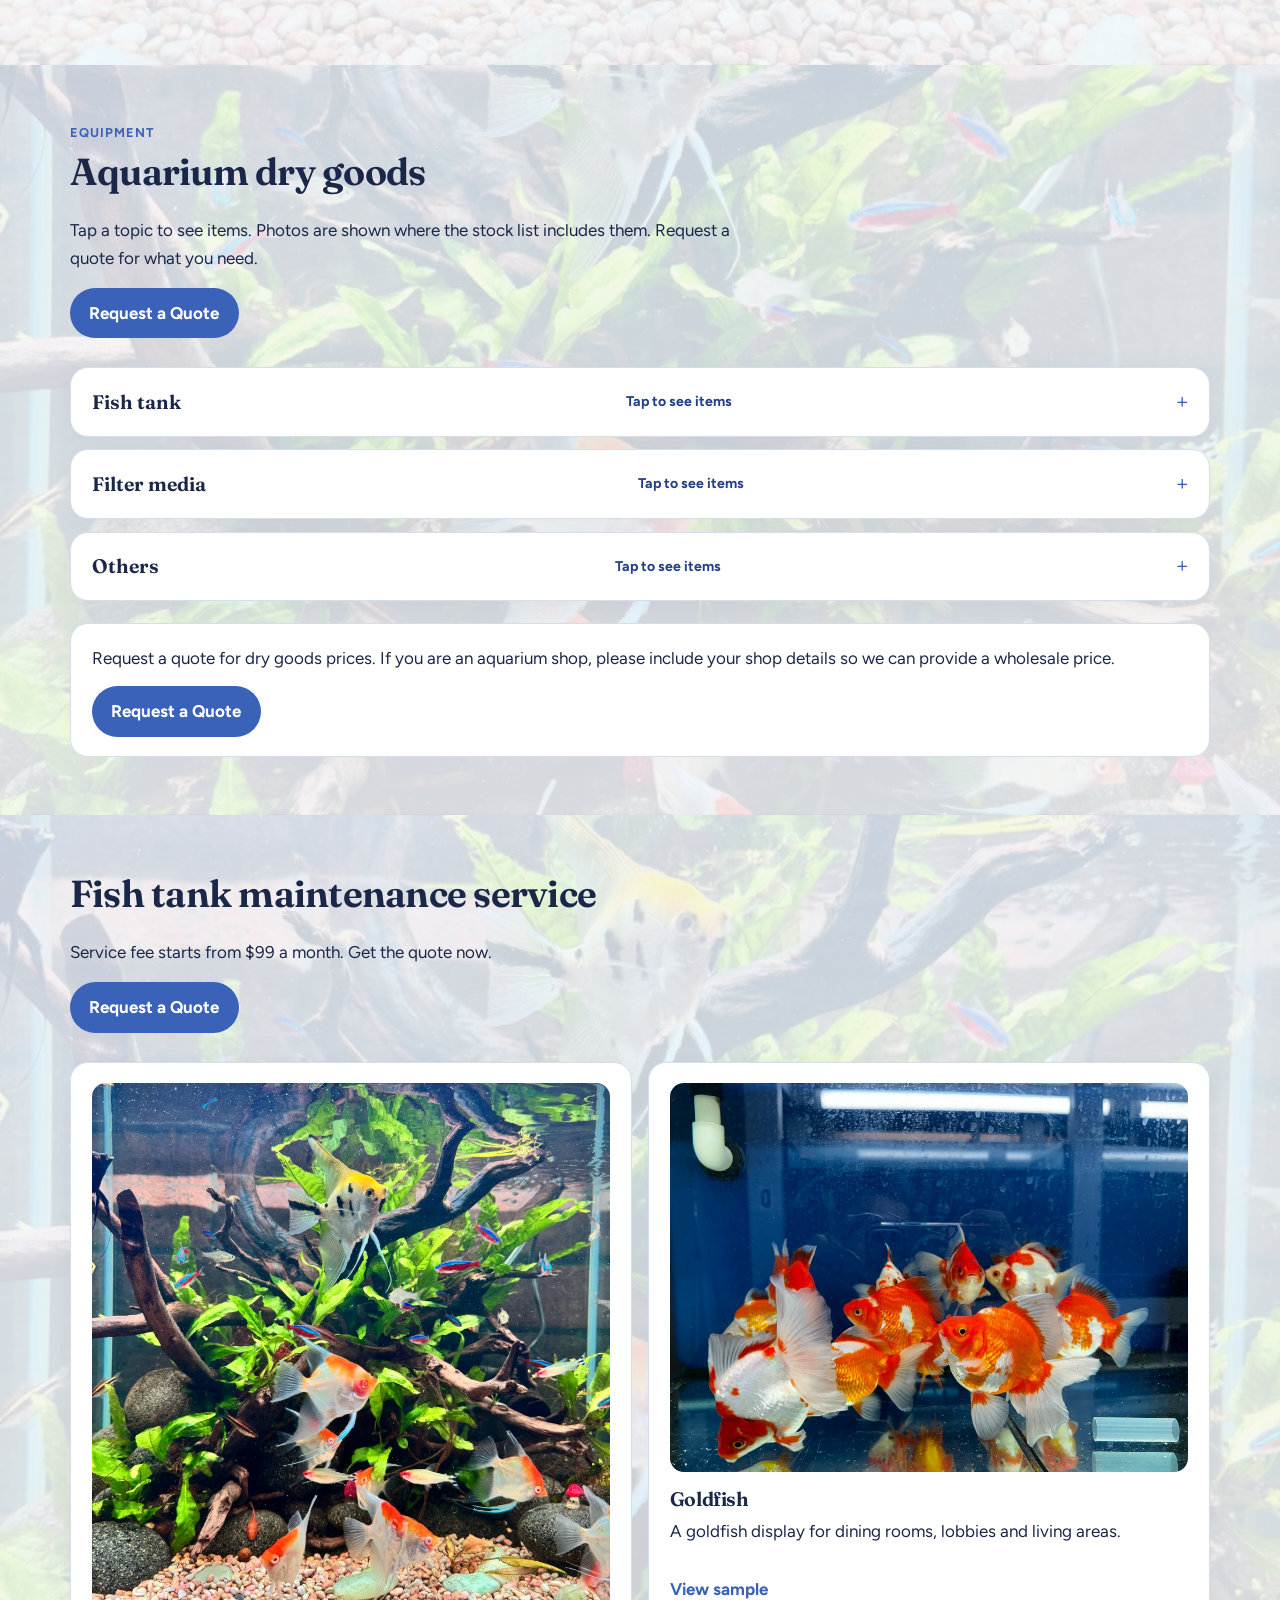
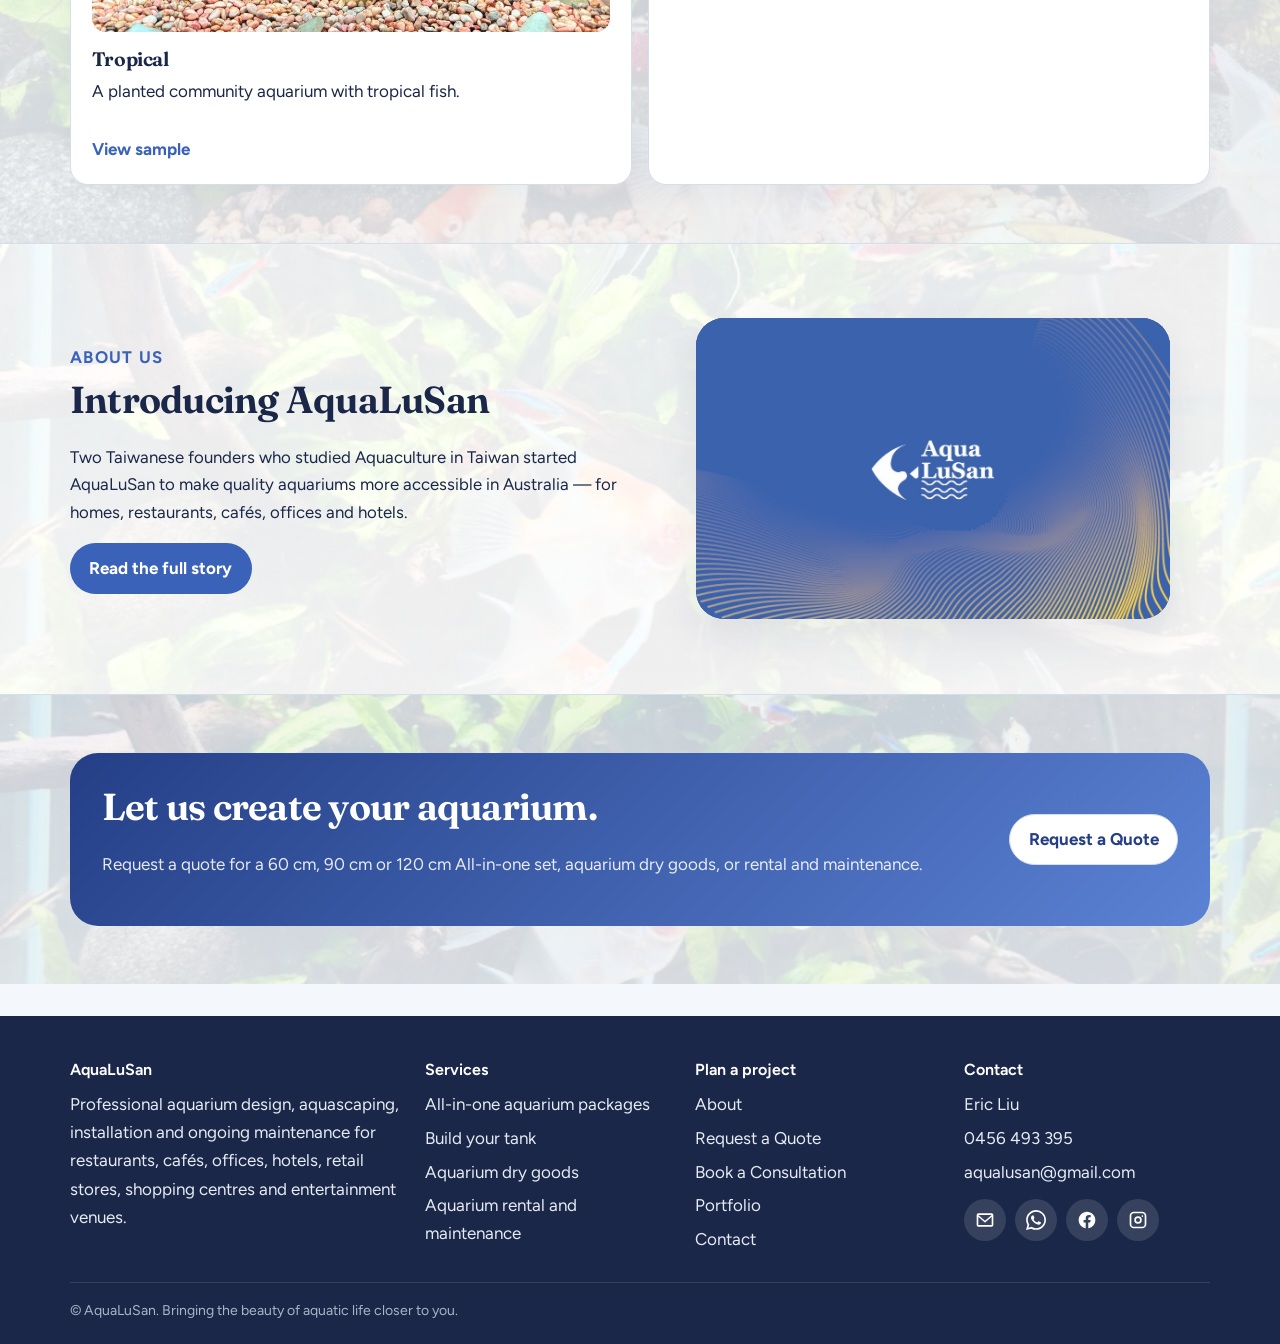
==== commit 6264a0c0: "Publish the homepage slideshow and Build your tank section. Co-authored-by: Cursor <cursoragent@curs" ====
--- a/index.html
+++ b/index.html
@@ -7,7 +7,7 @@
   <title>AquaLuSan | All-in-one aquarium set from $1,888</title>
   <meta name="description" content="AquaLuSan all-in-one aquarium sets: 60cm $1,888, 90cm $2,499, 120cm $2,888 AUD. Includes tank, cabinet, filter, LED light, landscaping, fish and plants. Rental and maintenance also available.">
   <link rel="icon" href="images/logo.png" type="image/png">
-  <link rel="stylesheet" href="css/styles.css?v=home14">
+  <link rel="stylesheet" href="css/styles.css?v=home18">
   <link rel="canonical" href="https://aqualusan.com.au/">
 </head>
 <body data-page="home">
@@ -18,12 +18,13 @@
       <div class="wrap">
         <p class="eyebrow">Aquariums · Landscaping · Maintenance</p>
         <h1>Bring nature into your space.</h1>
-        <p class="lede">All-in-one aquarium sets, aquarium dry goods, plus rental and maintenance, for homes and commercial spaces.</p>
+        <p class="lede">All-in-one aquarium sets, Build your tank, aquarium dry goods, plus rental and maintenance, for homes and commercial spaces.</p>
         <div class="btn-row">
           <a class="btn btn-primary" href="request-a-quote.html">Request a Quote</a>
         </div>
         <nav class="section-select" aria-label="Page sections">
           <a class="btn btn-secondary" href="#ad">All-in-one sets</a>
+          <a class="btn btn-secondary" href="#byt">Build your tank</a>
           <a class="btn btn-secondary" href="#dry-goods">Aquarium dry goods</a>
           <a class="btn btn-secondary" href="#portfolio">Maintenance</a>
           <a class="btn btn-secondary" href="#about-us">About us</a>
@@ -34,14 +35,26 @@
     <section class="section section-white" id="ad">
       <div class="wrap">
         <div class="section-head">
-          <p class="kicker">All-in-one aquarium set</p>
-          <h2>Our main offer.</h2>
-          <p>Tap the advertisement to see sizes, prices and what is included.</p>
-        </div>
-        <button class="ad-trigger" type="button" aria-expanded="false" aria-controls="ad-details">
-          <img src="images/all-in-one-flyer.jpg?v=ad3" alt="AquaLuSan all-in-one aquarium set advertisement">
-          <span class="ad-hint">Tap to see sizes, prices and inclusions</span>
-        </button>
+          <p class="kicker">What we offer</p>
+          <h2>What’s on offer.</h2>
+          <p>Photos and film of our tanks and packages. Use the arrows to browse, then tap for sizes, prices and what is included.</p>
+        </div>
+        <div class="offer-show">
+          <div class="offer-stage" data-offer-stage>
+            <div class="offer-slide is-active">
+              <img src="images/all-in-one-flyer.jpg?v=ad3" alt="AquaLuSan all-in-one aquarium set advertisement">
+            </div>
+          </div>
+          <div class="offer-controls">
+            <button class="offer-arrow" type="button" data-offer-prev aria-label="Previous slide">‹</button>
+            <div class="offer-dots" data-offer-dots role="tablist" aria-label="Offer slides"></div>
+            <button class="offer-arrow" type="button" data-offer-next aria-label="Next slide">›</button>
+          </div>
+          <p class="offer-status" data-offer-status></p>
+          <button class="offer-hint ad-trigger" type="button" aria-expanded="false" aria-controls="ad-details">
+            Tap to see sizes, prices and inclusions
+          </button>
+        </div>
         <div id="ad-details" class="ad-details" hidden>
           <div class="section-head">
             <p class="kicker">All-in-one Goal Set</p>
@@ -108,6 +121,43 @@
       </div>
     </section>
 
+    <section class="section" id="byt">
+      <div class="wrap">
+        <div class="section-head">
+          <p class="kicker">BYT</p>
+          <h2>Build your tank.</h2>
+          <p>DIY Mini Aquascape. A small tank can be a green lifestyle, not only a fish tank. $88 AUD.</p>
+          <div class="btn-row">
+            <a class="btn btn-primary" href="request-a-quote.html?service=Build%20your%20tank">Request a Quote</a>
+          </div>
+        </div>
+        <div class="grid-2 byt-photos">
+          <img src="images/offers/diy-mini-ad.jpg" alt="AquaLuSan DIY Mini Aquascape, 88 dollars AUD">
+          <img src="images/offers/mini-scape.jpg" alt="DIY mini aquascape cube with plants, stone and LED light">
+        </div>
+        <div class="grid-2" style="margin-top:1.6rem">
+          <div>
+            <h3>What’s included</h3>
+            <ul class="list">
+              <li>Complete DIY kit, easy to set up</li>
+              <li>Stylish LED light</li>
+              <li>Natural aquascape design</li>
+              <li>Low maintenance</li>
+            </ul>
+          </div>
+          <div>
+            <h3>DIY in 4 easy steps</h3>
+            <ul class="list">
+              <li>Add substrate</li>
+              <li>Arrange décor</li>
+              <li>Plant and decorate</li>
+              <li>Enjoy your mini ecosystem</li>
+            </ul>
+          </div>
+        </div>
+      </div>
+    </section>
+
     <section class="section" id="dry-goods">
       <div class="wrap">
         <div class="section-head">
@@ -130,13 +180,13 @@
               <article class="goods-item"><img src="images/goods/ccft-pack.jpg" alt="Curved Corner Fish Tank"><p>Curved Corner Fish Tank 40 cm</p></article>
               <article class="goods-item"><img src="images/goods/ccft-pack.jpg" alt="Curved Corner Fish Tank"><p>Curved Corner Fish Tank 45 cm</p></article>
               <article class="goods-item"><img src="images/goods/ccft-pack.jpg" alt="Curved Corner Fish Tank"><p>Curved Corner Fish Tank 60 cm</p></article>
-              <article class="goods-item"><img src="images/goods/ccft-pack.jpg" alt="Curved Corner Fish Tank 7 in 1"><p>Curved Corner Fish Tank 7 in 1 (18, 22, 26, 30, 35 cm)</p></article>
-              <article class="goods-item"><img src="images/goods/ccft-pack.jpg" alt="Curved Corner Fish Tank 5 in 1"><p>Curved Corner Fish Tank 5 in 1 (30, 35, 40, 45, 60 cm)</p></article>
+              <article class="goods-item"><img src="images/goods/utccft.jpg" alt="Ultra Transparent Curved Corner Fish Tank"><p>Ultra Transparent Curved Corner Fish Tank 26 cm</p></article>
               <article class="goods-item"><img src="images/goods/utccft.jpg" alt="Ultra Transparent Curved Corner Fish Tank"><p>Ultra Transparent Curved Corner Fish Tank 30 cm</p></article>
+              <article class="goods-item"><img src="images/goods/utccft.jpg" alt="Ultra Transparent Curved Corner Fish Tank"><p>Ultra Transparent Curved Corner Fish Tank 35 cm</p></article>
               <article class="goods-item"><img src="images/goods/utccft.jpg" alt="Ultra Transparent Curved Corner Fish Tank"><p>Ultra Transparent Curved Corner Fish Tank 36 cm</p></article>
+              <article class="goods-item"><img src="images/goods/utccft.jpg" alt="Ultra Transparent Curved Corner Fish Tank"><p>Ultra Transparent Curved Corner Fish Tank 40 cm</p></article>
               <article class="goods-item"><img src="images/goods/utccft.jpg" alt="Ultra Transparent Curved Corner Fish Tank"><p>Ultra Transparent Curved Corner Fish Tank 45 cm</p></article>
               <article class="goods-item"><img src="images/goods/utccft.jpg" alt="Ultra Transparent Curved Corner Fish Tank"><p>Ultra Transparent Curved Corner Fish Tank 60 cm</p></article>
-              <article class="goods-item"><img src="images/goods/utccft.jpg" alt="Ultra Transparent Curved Corner Fish Tank 4 in 1"><p>Ultra Transparent Curved Corner Fish Tank 4 in 1 (30, 36, 45, 60 cm)</p></article>
               <article class="goods-item"><img src="images/goods/utft.jpg" alt="Ultra Transparent Fish Tank"><p>Ultra Transparent Fish Tank 26 cm</p></article>
               <article class="goods-item"><img src="images/goods/utft.jpg" alt="Ultra Transparent Fish Tank"><p>Ultra Transparent Fish Tank 30 cm</p></article>
               <article class="goods-item"><img src="images/goods/utft.jpg" alt="Ultra Transparent Fish Tank"><p>Ultra Transparent Fish Tank 35 cm</p></article>
@@ -144,11 +194,13 @@
               <article class="goods-item"><img src="images/goods/utft.jpg" alt="Ultra Transparent Fish Tank"><p>Ultra Transparent Fish Tank 40 cm</p></article>
               <article class="goods-item"><img src="images/goods/utft.jpg" alt="Ultra Transparent Fish Tank"><p>Ultra Transparent Fish Tank 45 cm</p></article>
               <article class="goods-item"><img src="images/goods/utft.jpg" alt="Ultra Transparent Fish Tank"><p>Ultra Transparent Fish Tank 60 cm</p></article>
-              <article class="goods-item"><img src="images/goods/utft.jpg" alt="Ultra Transparent Fish Tank 4 in 1"><p>Ultra Transparent Fish Tank 4 in 1 (26, 30, 35, 40 cm)</p></article>
-              <article class="goods-item"><img src="images/goods/utft.jpg" alt="Ultra Transparent Fish Tank 4 in 1"><p>Ultra Transparent Fish Tank 4 in 1 (30, 36, 45, 60 cm)</p></article>
-              <article class="goods-item"><p>Cube Fish Tank 20 cm</p></article>
-              <article class="goods-item"><p>Cube Fish Tank 25 cm</p></article>
-              <article class="goods-item"><p>Cube Fish Tank 30 cm</p></article>
+              <article class="goods-item"><img src="images/goods/cube-tank.jpg" alt="Cube Fish Tank"><p>Cube Fish Tank 20 cm</p></article>
+              <article class="goods-item"><img src="images/goods/cube-tank.jpg" alt="Cube Fish Tank"><p>Cube Fish Tank 25 cm</p></article>
+              <article class="goods-item"><img src="images/goods/cube-tank.jpg" alt="Cube Fish Tank"><p>Cube Fish Tank 30 cm</p></article>
+              <article class="goods-item"><p>Glass tank with system 126 × 60 × 50 cm, white cabinet 126 × 50 × 88 cm</p></article>
+              <article class="goods-item"><p>Glass tank 120 × 45 × 45 cm, white cabinet 120 × 45 × 88 cm</p></article>
+              <article class="goods-item"><p>Glass tank 90 × 45 × 45 cm, white cabinet 90 × 45 × 88 cm</p></article>
+              <article class="goods-item"><p>Glass tank 60 × 45 × 45 cm, white cabinet 60 × 45 × 88 cm</p></article>
               <article class="goods-item"><img src="images/goods/pet-case-s.jpg" alt="Multi-Aquarium Pet Case"><p>Multi-Aquarium Pet Case White 16 × 16 × 16 cm</p></article>
               <article class="goods-item"><img src="images/goods/pet-case-s.jpg" alt="Multi-Aquarium Pet Case"><p>Multi-Aquarium Pet Case Black 16 × 16 × 16 cm</p></article>
               <article class="goods-item"><img src="images/goods/pet-case-l.jpg" alt="Multi-Aquarium Pet Case"><p>Multi-Aquarium Pet Case White 16 × 16 × 21 cm</p></article>
@@ -180,8 +232,9 @@
               <article class="goods-item"><img src="images/goods/bio-rect-s.jpg" alt="Bio Rectangular Foam Sponge S"><p>Bio Rectangular Foam Sponge S</p></article>
               <article class="goods-item"><img src="images/goods/bio-rect-l.jpg" alt="Bio Rectangular Foam Sponge L"><p>Bio Rectangular Foam Sponge L</p></article>
               <article class="goods-item"><img src="images/goods/ceramic-shelter.jpg" alt="Ceramic Shelter Home L"><p>Ceramic Shelter Home L</p></article>
-              <article class="goods-item"><img src="images/goods/bio-ceramic-m.jpg" alt="Power Material Bio Ceramic M"><p>Power Material Bio Ceramic M</p></article>
-              <article class="goods-item"><img src="images/goods/bio-ceramic-l.jpg" alt="Power Material Bio Ceramic L"><p>Power Material Bio Ceramic L</p></article>
+              <article class="goods-item"><img src="images/goods/bio-ceramic-m.jpg" alt="Power Material Bio Ceramic M"><p>Power Material Bio Ceramic M 10 L</p></article>
+              <article class="goods-item"><img src="images/goods/bio-ceramic-l.jpg" alt="Power Material Bio Ceramic L"><p>Power Material Bio Ceramic L 10 L</p></article>
+              <article class="goods-item"><p>Black Water Extract 4 L</p></article>
               <article class="goods-item"><p>Fish Net 3 inch</p></article>
               <article class="goods-item"><p>Fish Net 4 inch</p></article>
               <article class="goods-item"><p>Fish Net 6 inch</p></article>
@@ -271,6 +324,6 @@
     </section>
   </main>
   <div id="site-footer"></div>
-  <script src="js/site.js?v=home7"></script>
+  <script src="js/site.js?v=home11"></script>
 </body>
 </html>
--- a/css/styles.css
+++ b/css/styles.css
@@ -94,17 +94,90 @@
   object-fit: contain;
   background: transparent;
 }
+.offer-show {
+  border: 1px solid var(--line);
+  border-radius: 24px;
+  overflow: hidden;
+  background: #fff;
+  box-shadow: var(--shadow);
+}
+.offer-stage {
+  position: relative;
+  background: #f8fafc;
+  min-height: 220px;
+}
+.offer-slide {
+  display: none;
+}
+.offer-slide.is-active { display: block; }
+.offer-slide img,
+.offer-slide video {
+  width: 100%;
+  height: auto;
+  max-height: min(88vh, 920px);
+  object-fit: contain;
+  background: #fff;
+  vertical-align: middle;
+}
+.offer-controls {
+  display: flex;
+  align-items: center;
+  justify-content: center;
+  gap: 0.7rem;
+  padding: 0.7rem 1rem;
+  background: var(--tint);
+}
+.offer-arrow {
+  width: 40px;
+  height: 40px;
+  border: 1px solid var(--line);
+  border-radius: 999px;
+  background: #fff;
+  color: var(--green-2);
+  font-size: 1.5rem;
+  line-height: 1;
+  cursor: pointer;
+}
+.offer-dots {
+  display: flex;
+  flex-wrap: wrap;
+  justify-content: center;
+  gap: 0.4rem;
+}
+.offer-dot {
+  width: 10px;
+  height: 10px;
+  padding: 0;
+  border: 0;
+  border-radius: 999px;
+  background: #b7c4dc;
+  cursor: pointer;
+}
+.offer-dot.is-active { background: var(--green); }
+.offer-status {
+  margin: 0;
+  padding: 0 1.1rem 0.4rem;
+  font-size: 0.85rem;
+  color: var(--muted);
+  text-align: center;
+}
+.offer-hint,
 .ad-trigger {
   display: block;
   width: 100%;
-  padding: 0;
-  border: 1px solid var(--line);
-  border-radius: 24px;
-  overflow: hidden;
-  background: #fff;
+  padding: 0.85rem 1.1rem;
+  border: 0;
+  border-top: 1px solid var(--line);
+  background: var(--tint);
+  color: var(--green-2);
+  font-weight: 700;
   cursor: pointer;
-  box-shadow: var(--shadow);
   text-align: left;
+}
+.offer-hint[aria-expanded="true"],
+.ad-trigger[aria-expanded="true"] {
+  background: var(--green);
+  color: #fff;
 }
 .ad-trigger img {
   width: 100%;
@@ -120,13 +193,16 @@
   color: var(--green-2);
   background: var(--tint);
 }
-.ad-trigger[aria-expanded="true"] .ad-hint {
-  background: var(--green);
-  color: #fff;
-}
 .ad-details {
   margin-top: 1.6rem;
   scroll-margin-top: calc(var(--header-h) + 1rem);
+}
+#byt { scroll-margin-top: calc(var(--header-h) + 1rem); }
+.byt-photos img {
+  width: 100%;
+  border-radius: var(--radius);
+  border: 1px solid var(--line);
+  background: #fff;
 }
 
 .nav-toggle {
